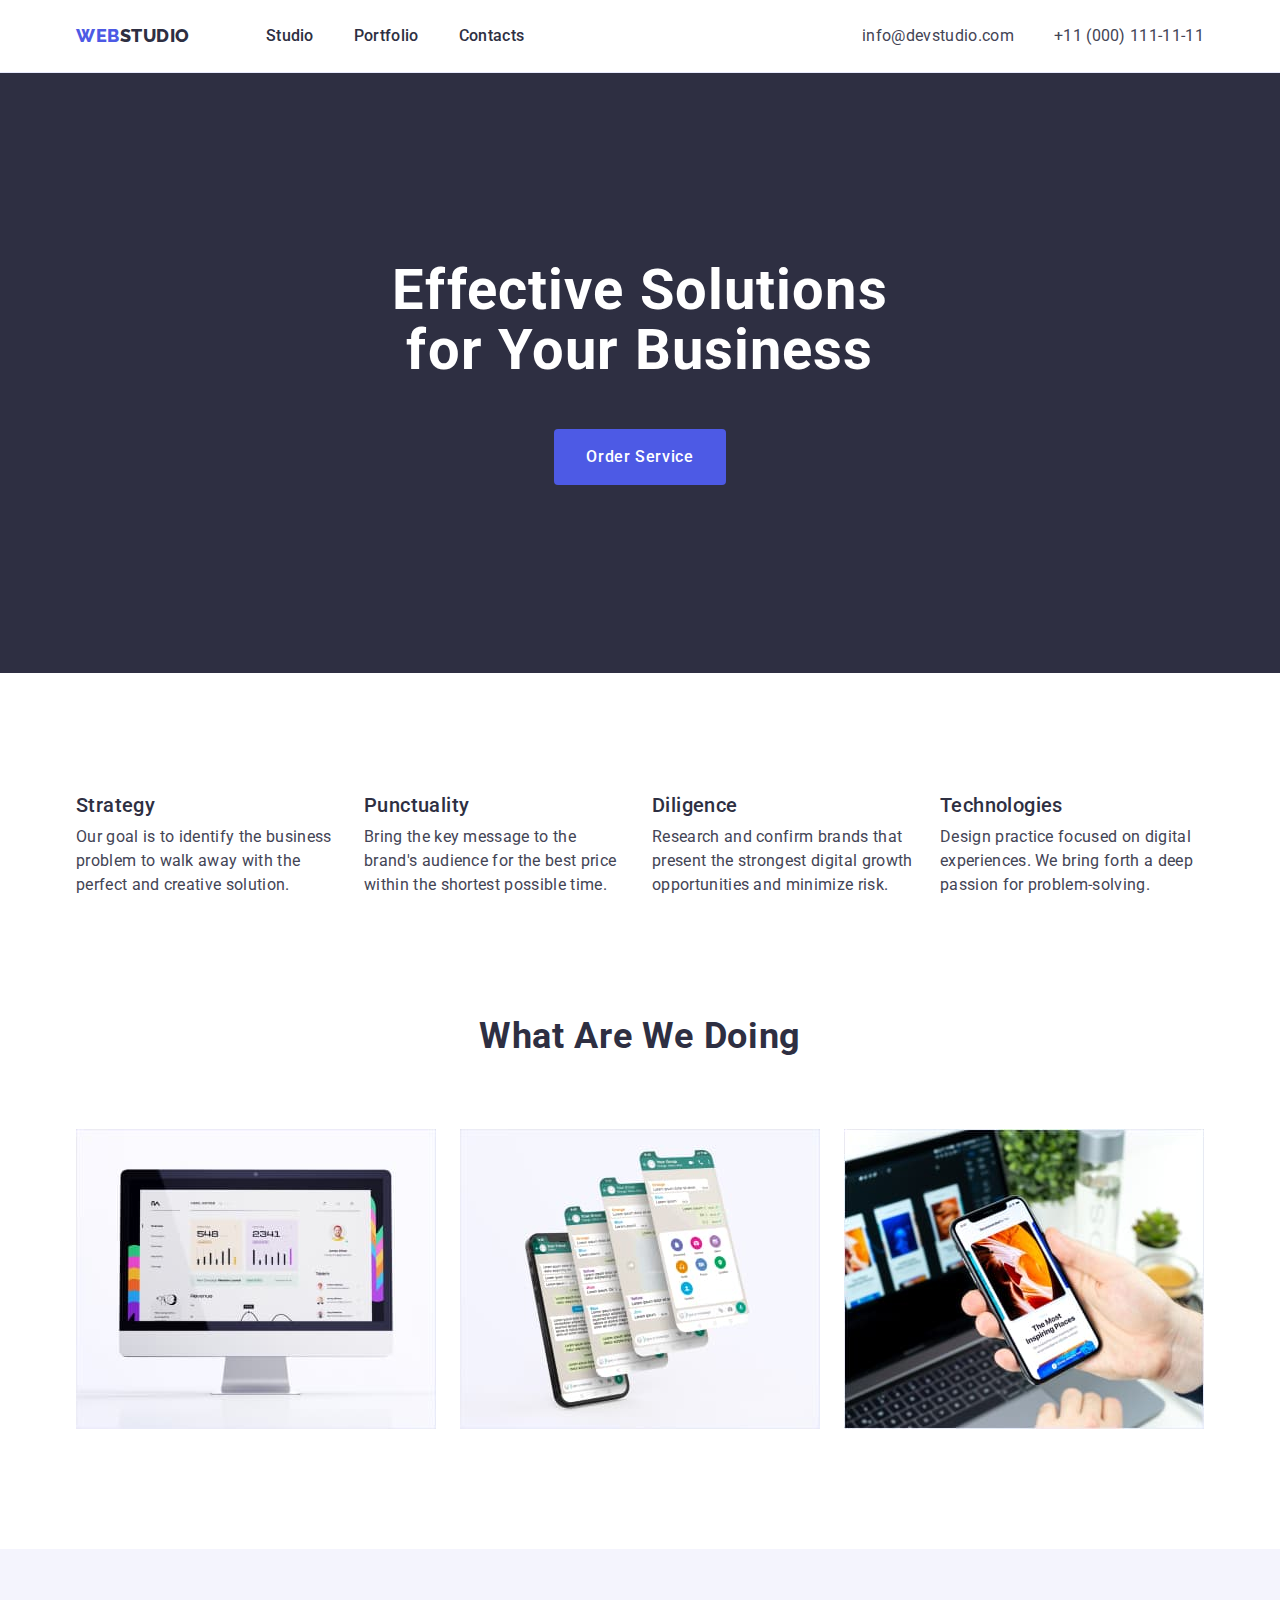
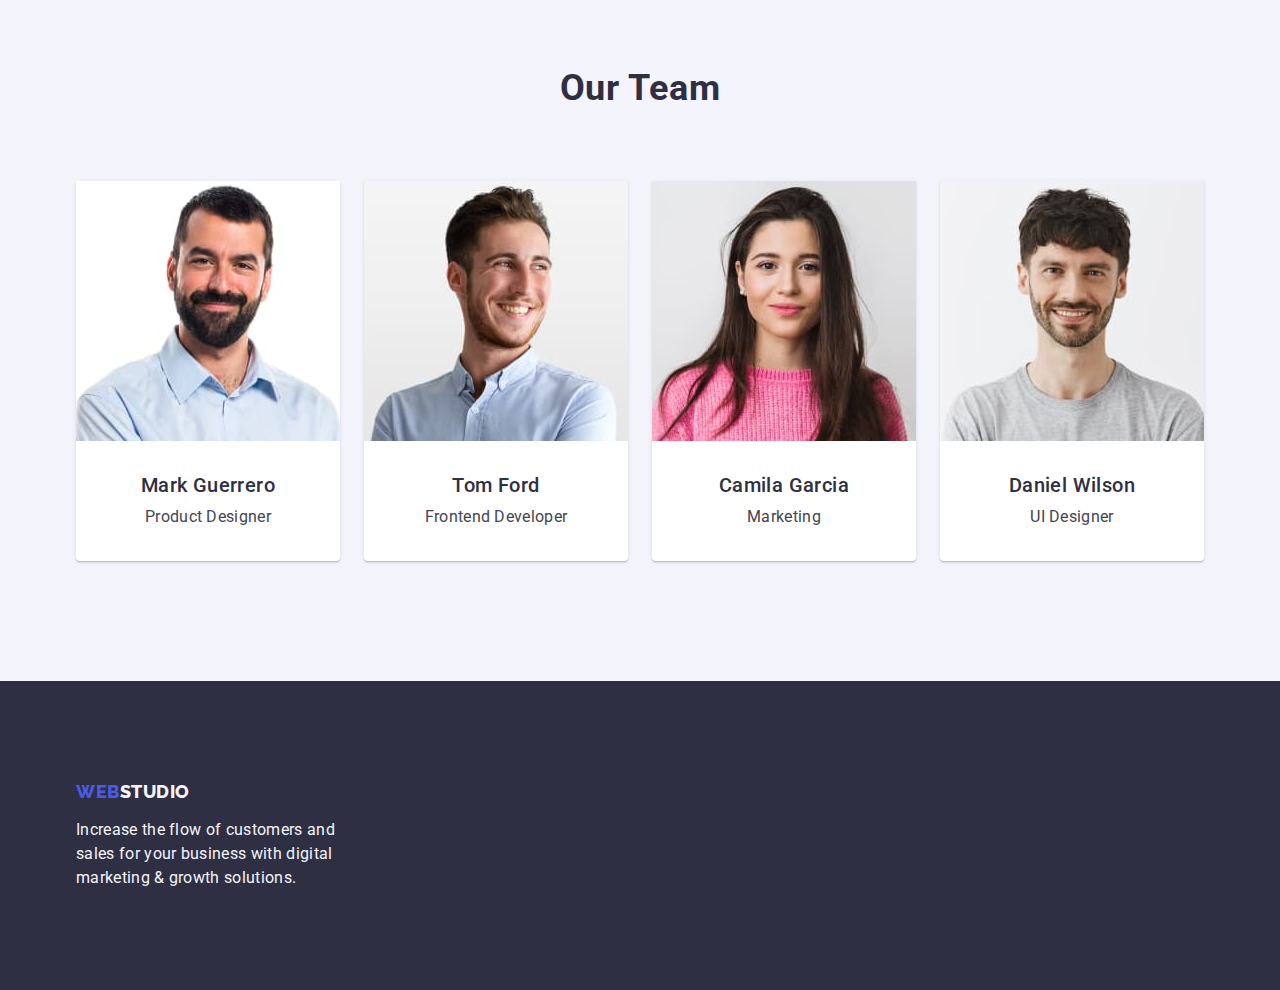
==== index.html @ 8162fd04 "Start" ====
<!DOCTYPE html>
<html lang="en">
<head>
    <meta charset="UTF-8">
    <meta http-equiv="X-UA-Compatible" content="IE=edge">
    <meta name="viewport" content="width=device-width, initial-scale=1.0">
    <link rel="preconnect" href="https://fonts.googleapis.com">
    <link rel="preconnect" href="https://fonts.gstatic.com" crossorigin>
    <link href="https://fonts.googleapis.com/css2?family=Raleway:wght@800&family=Roboto:wght@400;500;700;900&display=swap"
        rel="stylesheet">
    <title>WebStudio</title>
    <link href="https://cdn.jsdelivr.net/npm/modern-normalize@2.0.0/modern-normalize.min.css" rel="stylesheet">
    <link rel="stylesheet" href="./css/styles.css">
</head>

<body>
    <header class="header">
        <div class="container header-container">
            <nav class="header-navigation">
                <a class="logo link" href="./index.html">Web<span class="logo-black">Studio</span></a>
                <ul class="header-menu-nav list">
                    <li class="menu-nav-item">
                        <a class="menu-nav-link link" href="./index.html">Studio</a>
                    </li>
                    <li class="menu-nav-item">
                        <a class="menu-nav-link link" href="./portfolio.html">Portfolio</a>
                    </li>
                    <li class="menu-nav-item">
                        <a class="menu-nav-link link" href="">Contacts</a>
                    </li>
                </ul>
            </nav>
            <address class="contact">
                <ul class="contact-list list">
                    <li class="contact-item">
                        <a class="contact-link link" href="mailto:info@devstudio.com">info@devstudio.com</a>
                    </li>
                    <li class="contact-item">
                        <a class="contact-link link" href="tel:+110001111111">+11 (000) 111-11-11</a>
                    </li>
                </ul>
            </address>
        </div>
    </header>
     
    <main class="main-content">
        <section class="hero">
            <div class="container hero-container">
                <h1 class="hero-title">Effective Solutions for Your Business</h1>
                <button class="hero-btn" type="button">Order Service</button>
            </div>
        </section>

        <section class="description">
            <div class="container description-container">
                <h2 class="visually-hidden">Specialty</h2>
                <ul class="description-list list">
                    <li class="description-list-item">
                        <h3 class="title">Strategy</h3>
                        <p class="about-description">Our goal is to identify the business problem to walk away with the perfect and creative solution.</p>
                    </li>
                    <li class="description-list-item">
                        <h3 class="title">Punctuality</h3>
                        <p class="about-description">Bring the key message to the brand's audience for the best price within the shortest possible time.</p>
                    </li>
                    <li class="description-list-item">
                        <h3 class="title">Diligence</h3>
                        <p class="about-description">Research and confirm brands that present the strongest digital growth opportunities and minimize risk.</p>
                    </li>
                    <li class="description-list-item">
                        <h3 class="title">Technologies</h3>
                        <p class="about-description">Design practice focused on digital experiences. We bring forth a deep passion for problem-solving.</p>
                    </li>
                </ul>
            </div>
        </section>

        <section class="work">
            <div class="container work-container">
                <h2 class="title-section">What are we doing</h2>
                <ul class="work-list list">
                    <li class="work-list-item">
                        <img class="work-item-img" src="./images/our-work/img-1.jpg" alt="Monitor" width="360" height="300"/>
                    </li>
                    <li class="work-list-item">
                        <img class="work-item-img" src="./images/our-work/img-2.jpg" alt="Structuring" width="360" height="300"/>
                    </li>
                    <li class="work-list-item">
                        <img class="work-item-img" src="./images/our-work/img-3.jpg" alt="Positioning" width="360" height="300"/>
                    </li>
                </ul>
            </div>
        </section>

        <section class="our-team">
            <div class="container our-team-container">
                <h2 class="title-section">Our Team</h2>
                <ul class="team-list list">
                    <li class="team-list-item">
                        <img class="team-photo" src="./images/our-team/team-guerrero.jpg" alt="Product Designer" width="264" height="260"/>
                            <div class="team-card-content">
                                <h3 class="title">Mark Guerrero</h3>
                                <p class="team-position">Product Designer</p>
                            </div>
                    </li>
                    <li class="team-list-item">
                        <img class="team-photo" src="./images/our-team/team-ford.jpg" alt="Frontend Developer" width="264" height="260"/>
                            <div class="team-card-content">
                                <h3 class="title">Tom Ford</h3>
                                <p class="team-position">Frontend Developer</p>
                            </div>
                    </li>
                    <li class="team-list-item">
                        <img class="team-photo" src="./images/our-team/team-garcia.jpg" alt="Marketing" width="264" height="260"/>
                            <div class="team-card-content">
                                <h3 class="title">Camila Garcia</h3>
                                <p class="team-position">Marketing</p>
                            </div>
                    </li>
                    <li class="team-list-item">
                        <img class="team-photo" src="./images/our-team/team-wilson.jpg" alt="UI Designer" width="264" height="260"/>
                            <div class="team-card-content">
                                <h3 class="title">Daniel Wilson</h3>
                                <p class="team-position">UI Designer</p>
                            </div>
                    </li>
                </ul>
            </div>
        </section>
    </main>
    
    <footer class="footer">
        <div class="container footer-container">
            <a class="logo link footer-logo-link" href="./index.html">Web<span class="logo-white">Studio</span></a>
            <p class="footer-text">Increase the flow of customers and sales for your business with digital marketing & growth solutions.</p>
        </div>
    </footer>
</body>

</html>
---- css/styles.css ----
:root {
    --main-color: #FFFFFF;
    --font-color: #2E2F42;
    --text-color: #434455;
    --main-bg-color: #FFFFFF;
    --main-darck-bg-color: #2E2F42;
    --logo-btn-color: #4D5AE5;
    --logo-footer-color: #F4F4FD;
    --hero-btn-bg-color: #4D5AE5;
    --accent-color: #404BBF;
    --accent-bg-color: #404BBF;
    --btn-team-bg-color: #F4F4FD;
    --border-color: #E7E9FC;
}

body {
    font-family: 'Roboto', sans-serif;
    font-size: 16px;
    letter-spacing: 0.02em;
    color: var(--text-color);
    background-color: var(--main-bg-color);
}

p, h1, h2, h3, h4, h5, h6 {
    margin-top: 0;
    margin-bottom: 0;
}

ul {
    list-style-type: none;
    margin-top: 0;
    margin-bottom: 0;
    padding-left: 0;
}

img {
    display: block;
}

.visually-hidden {
    position: absolute;
    width: 1px;
    height: 1px;
    margin: -1px;
    border: 0;
    padding: 0;
    white-space: nowrap;
    clip-path: inset(100%);
    clip: rect(0 0 0 0);
    overflow: hidden;
}

.link {
    text-decoration: none;
}

.list {
    list-style-type: none;
}

.container {
    width: 100%;
    max-width: 1158px;
    padding: 0 15px;
    margin: 0 auto;
}

/* header */

.header {
    background-color: var(--main-bg-color);
    border-bottom: 1px solid var(--border-color);
}

.header-container {
    display: flex;
    align-items: center;
}

.header-navigation {
    display: flex;
    align-items: center;
}

.logo {
    font-family: 'Raleway', sans-serif;
    font-weight: 800;
    font-size: 18px;
    line-height: 1.17;
    letter-spacing: 0.03em;
    text-transform: uppercase;
    color: var(--logo-btn-color);
    display: inline-block;
    margin-right: 76px;
}

.logo-black {
    color: var(--font-color);
}

.footer-logo-link {
    margin-bottom: 16px;
}

.logo-white {
    color: var(--logo-footer-color);
}

.header-menu-nav {
    display: flex;
    gap: 40px;
}

.menu-nav-link {
    display: block;
    font-weight: 500;
    line-height: 1.5;
    color: var(--font-color);
    padding: 24px 0;
}

.menu-nav-link:hover,
.menu-nav-link:focus {
    color: var(--accent-color);
}

.contact {
    font-style: normal;
    margin-left: auto;
}

.contact-list {
    display: flex;
    align-items: center;
    gap: 40px;
}

.contact-link {
    line-height: 1.5;
    color: var(--text-color);
}

.contact-link:hover,
.contact-link:focus {
    color: var(--accent-color);
}

/* section main-content */

.hero {
    background-color: var(--main-darck-bg-color);
    padding: 188px 0;
}

.hero-container {
    text-align: center;
}

.hero-title {
    font-weight: 700;
    font-size: 56px;
    line-height: 1.07;
    text-align: center;
    letter-spacing: 0.02em;
    color: var(--main-color);
    max-width: 496px;
    margin: 0 auto;
    margin-bottom: 48px;
}

.hero-btn {
    font-family: inherit;
    font-weight: 500;
    font-size: 16px;
    line-height: 1.5;
    letter-spacing: 0.04em;
    color: var(--main-color);
    background-color: var(--hero-btn-bg-color);
    border-radius: 4px;
    border: none;
    padding: 16px 32px;
    cursor: pointer;
    display: block;
    margin-left: auto;
    margin-right: auto;
    min-width: 169px;
}

.hero-btn:hover,
.hero-btn:focus {
    background-color: var(--accent-bg-color);
}

/* section description */

.description {
    padding: 120px 0;
}

.description-list {
    display: flex;
    gap: 24px;
}

.description-list-item {
    width: calc((100% - 72px) /4);
}

.title-section {
    font-size: 36px;
    line-height: 1.11;
    text-align: center;
    letter-spacing: 0.02em;
    text-transform: capitalize;
    color: var(--font-color);
    margin-bottom: 72px;
}

.title {
    font-weight: 500;
    font-size: 20px;
    line-height: 1.2;
    letter-spacing: 0.02em;
    color: var(--font-color);
    margin-bottom: 8px;
}

.about-description {
    line-height: 1.5;
    color: var(--text-color);
}

/* section work */

.work {
    padding-bottom: 120px;
}

.work-list {
    display: flex;
    justify-content: space-around;
    gap: 24px;
}

.work-list-item {
    width: calc((100% - 48px) / 3);
}

/* .work-item-img {} */


/* section our-team */

.our-team {
    background-color: var(--btn-team-bg-color);
    text-align: center;
    display: flex;
    padding: 120px 0 120px;
}

.team-list {
    display: flex;
    align-items: center;
    gap: 24px;
}

.team-list-item {
    display: flex;
    flex-direction: column;
    align-items: center;
    width: calc((100% - 72px) / 4);
    background-color: var(--main-bg-color);
    border-radius: 0px 0px 4px 4px;
    box-shadow: 0px 2px 1px 0px rgba(46, 47, 66, 0.08), 0px 1px 1px 0px rgba(46, 47, 66, 0.16), 0px 1px 6px 0px rgba(46, 47, 66, 0.08);
}

.team-card-content {
    padding: 32px 16px;
}

.team-position {
    line-height: 1.5;
    text-align: center;
    color: var(--text-color);
}

/* section footer */

.footer {
    background-color: var(--main-darck-bg-color);
    padding: 100px 0;
}

.footer-text {
    line-height: 1.5;
    color: var(--logo-footer-color);
    max-width: 264px;
}

/* section portfolio-content */

.projects {
    padding-top: 96px;
    padding-bottom: 120px;
}

.projects-container {
    display: flex;
    flex-direction: column;
}

.projects-filters-list {
    display: flex;
    justify-content: center;
    gap: 24px;
    margin-bottom: 72px;
}

.filter-btn {
    font-family: inherit;
    font-weight: 500;
    font-size: 16px;
    line-height: 1.5;
    text-align: center;
    letter-spacing: 0.04em;
    color: var(--logo-btn-color);
    border-radius: 4px;
    background-color: var(--btn-team-bg-color);
    border: 1px solid var(--border-color);
    cursor: pointer;
    padding: 12px 24px;
    display: block;
    margin: 0 auto;
}

.filter-btn:hover,
.filter-btn:focus {
    color: var(--main-color);
    background-color: var(--accent-bg-color);
    border: 1px solid transparent;
}

.projects-list {
    display: flex;
    flex-wrap: wrap;
    gap: 24px;
    row-gap: 48px;
}

.projects-item {
    background-color: var(--main-bg-color);
    width: calc((100% - 48px) / 3);
}

.projects-link {
    display: block;
}

.projects-card-content {
    padding: 32px 16px;
    border: 1px solid var(--border-color);
    border-top: 0;
}

.projects-filters {
    line-height: 1.5;
    color: var(--text-color);
}
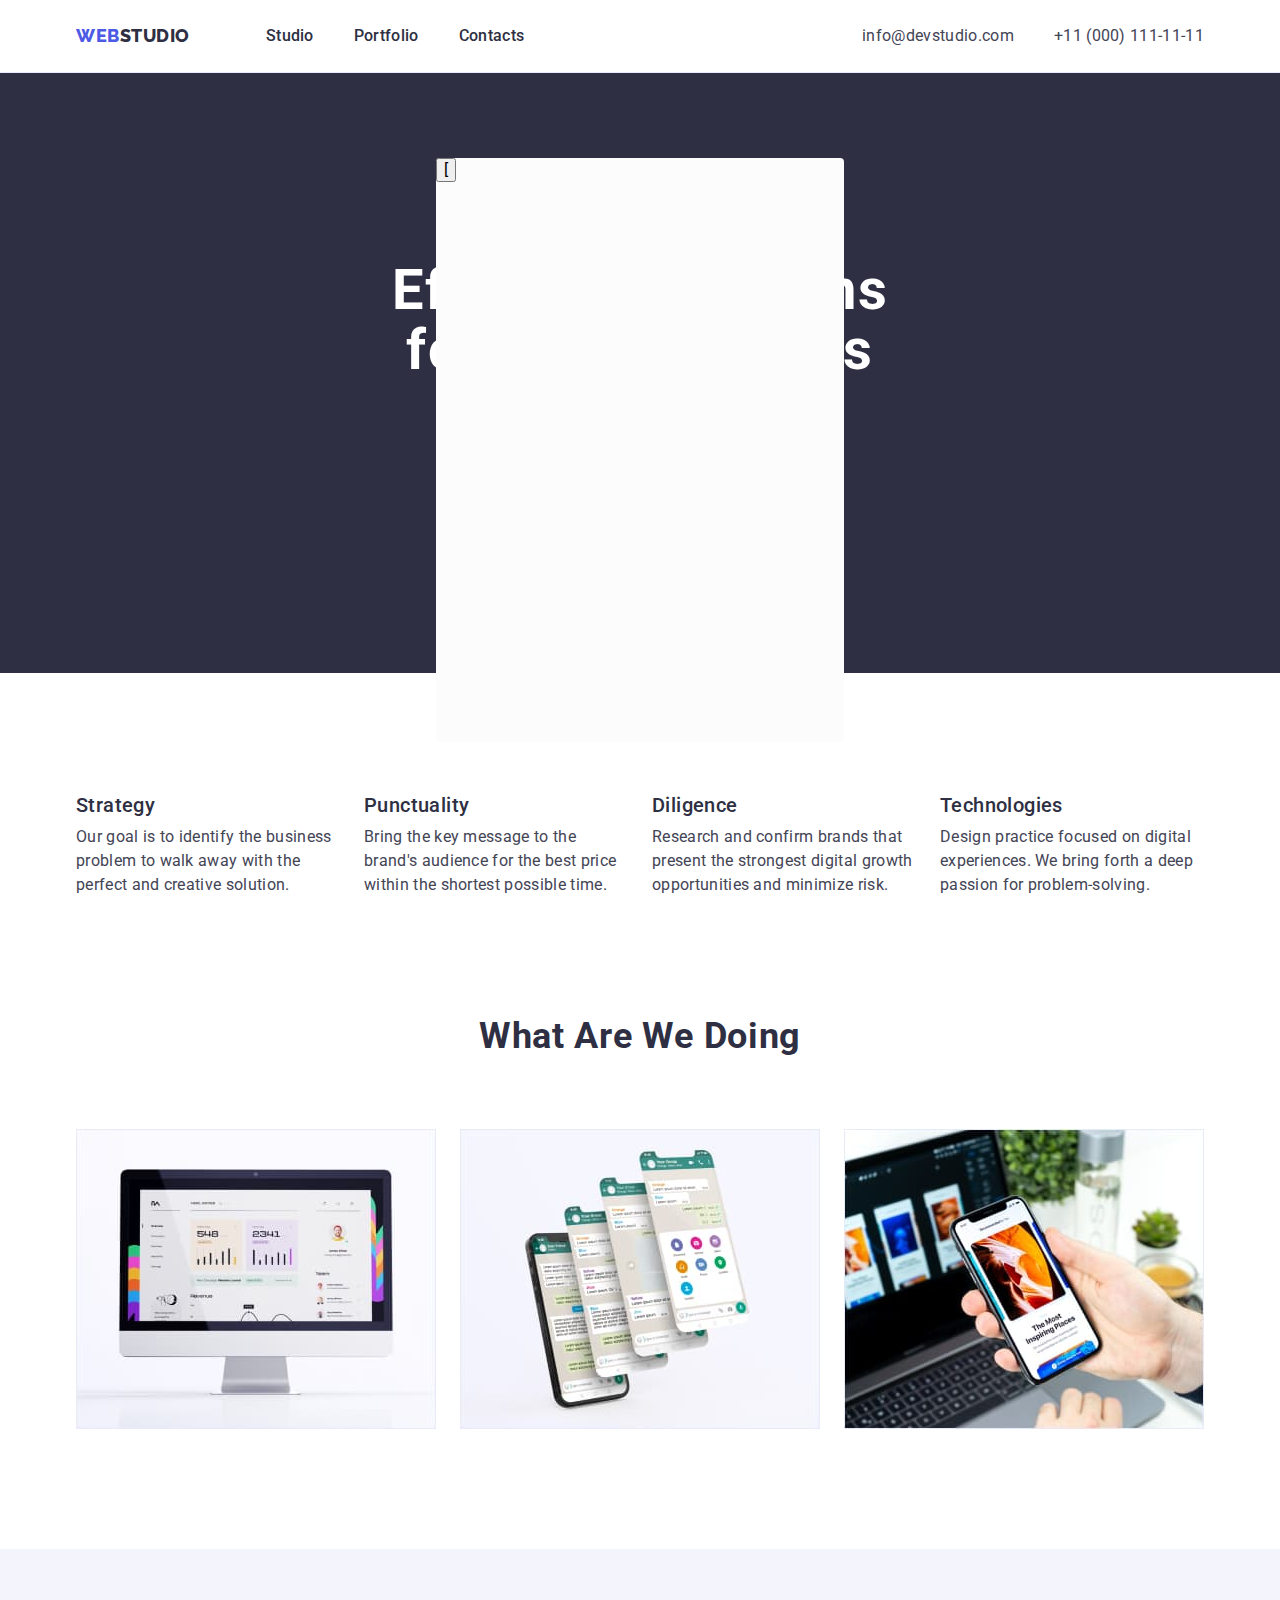
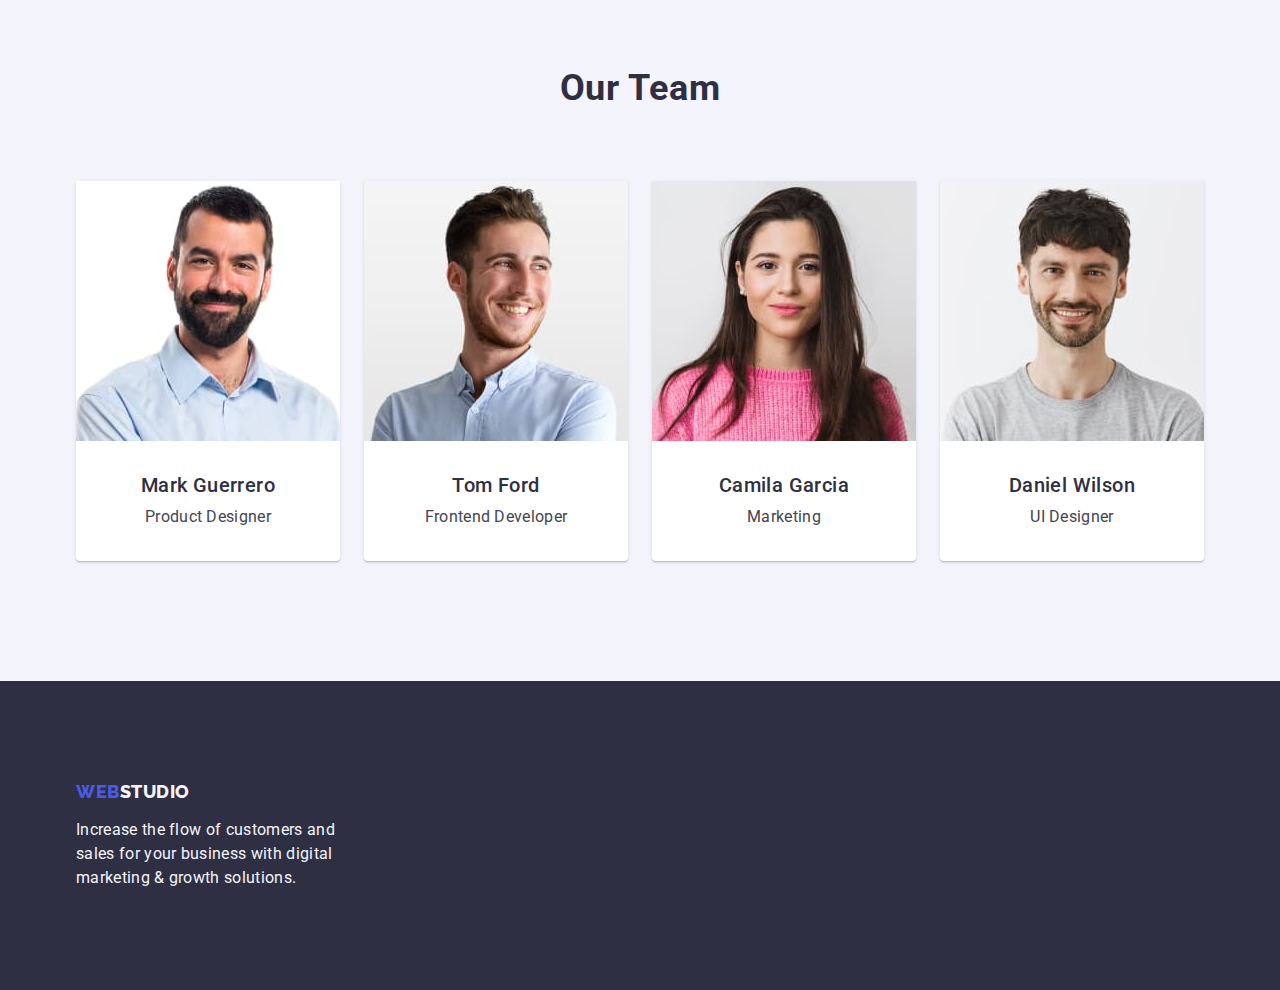
==== commit 8c201127: "app" ====
--- a/index.html
+++ b/index.html
@@ -135,6 +135,12 @@
             <p class="footer-text">Increase the flow of customers and sales for your business with digital marketing & growth solutions.</p>
         </div>
     </footer>
+
+    <div class="backdrop">
+        <div class="modal">
+            <button type="button" class="close-btn">[</button>
+        </div>
+    </div>
 </body>
 
 </html>--- a/css/styles.css
+++ b/css/styles.css
@@ -11,6 +11,7 @@
     --accent-bg-color: #404BBF;
     --btn-team-bg-color: #F4F4FD;
     --border-color: #E7E9FC;
+    --modal-bg: #FCFCFC;
 }
 
 body {
@@ -117,6 +118,7 @@
     line-height: 1.5;
     color: var(--font-color);
     padding: 24px 0;
+    transition: color 250ms cubic-bezier(0.4, 0, 0.2, 1);
 }
 
 .menu-nav-link:hover,
@@ -138,6 +140,7 @@
 .contact-link {
     line-height: 1.5;
     color: var(--text-color);
+    transition: color 250ms cubic-bezier(0.4, 0, 0.2, 1);
 }
 
 .contact-link:hover,
@@ -150,6 +153,12 @@
 .hero {
     background-color: var(--main-darck-bg-color);
     padding: 188px 0;
+    background-image: linear-gradient (rgba(46, 47, 66, 0.7), rgba(46, 47, 66, 0.7) ), url(../images/people-office-1.jpg);
+    background-repeat: no-repeat;
+    background-position: center;
+    background-size: cover;
+    margin: 0 auto;
+    max-width: 1440px;
 }
 
 .hero-container {
@@ -184,6 +193,7 @@
     margin-left: auto;
     margin-right: auto;
     min-width: 169px;
+    transition: color 250ms cubic-bezier(0.4, 0, 0.2, 1);
 }
 
 .hero-btn:hover,
@@ -331,6 +341,7 @@
     padding: 12px 24px;
     display: block;
     margin: 0 auto;
+    transition: color 250ms cubic-bezier(0.4, 0, 0.2, 1);
 }
 
 .filter-btn:hover,
@@ -365,4 +376,32 @@
 .projects-filters {
     line-height: 1.5;
     color: var(--text-color);
+}
+
+.backdrop {
+    position: fixed;
+    top: 0;
+    width: 100%;
+    height: 100%;
+}
+
+.modal {
+    position: absolute;
+    top: 50%;
+    left: 50%;
+    transform: translate(-50%, -50%);
+    width: 408px;
+    min-height: 584px;
+    border-radius: 4px;
+    background-color: var(--modal-bg);
+}
+
+.modal-btn {
+    position: absolute;
+    right: 24px;
+    top: 24 px;
+    background-color: var(--border-color);
+    border-radius: 4px;
+    color: var(--font-color);
+    cursor: pointer;
 }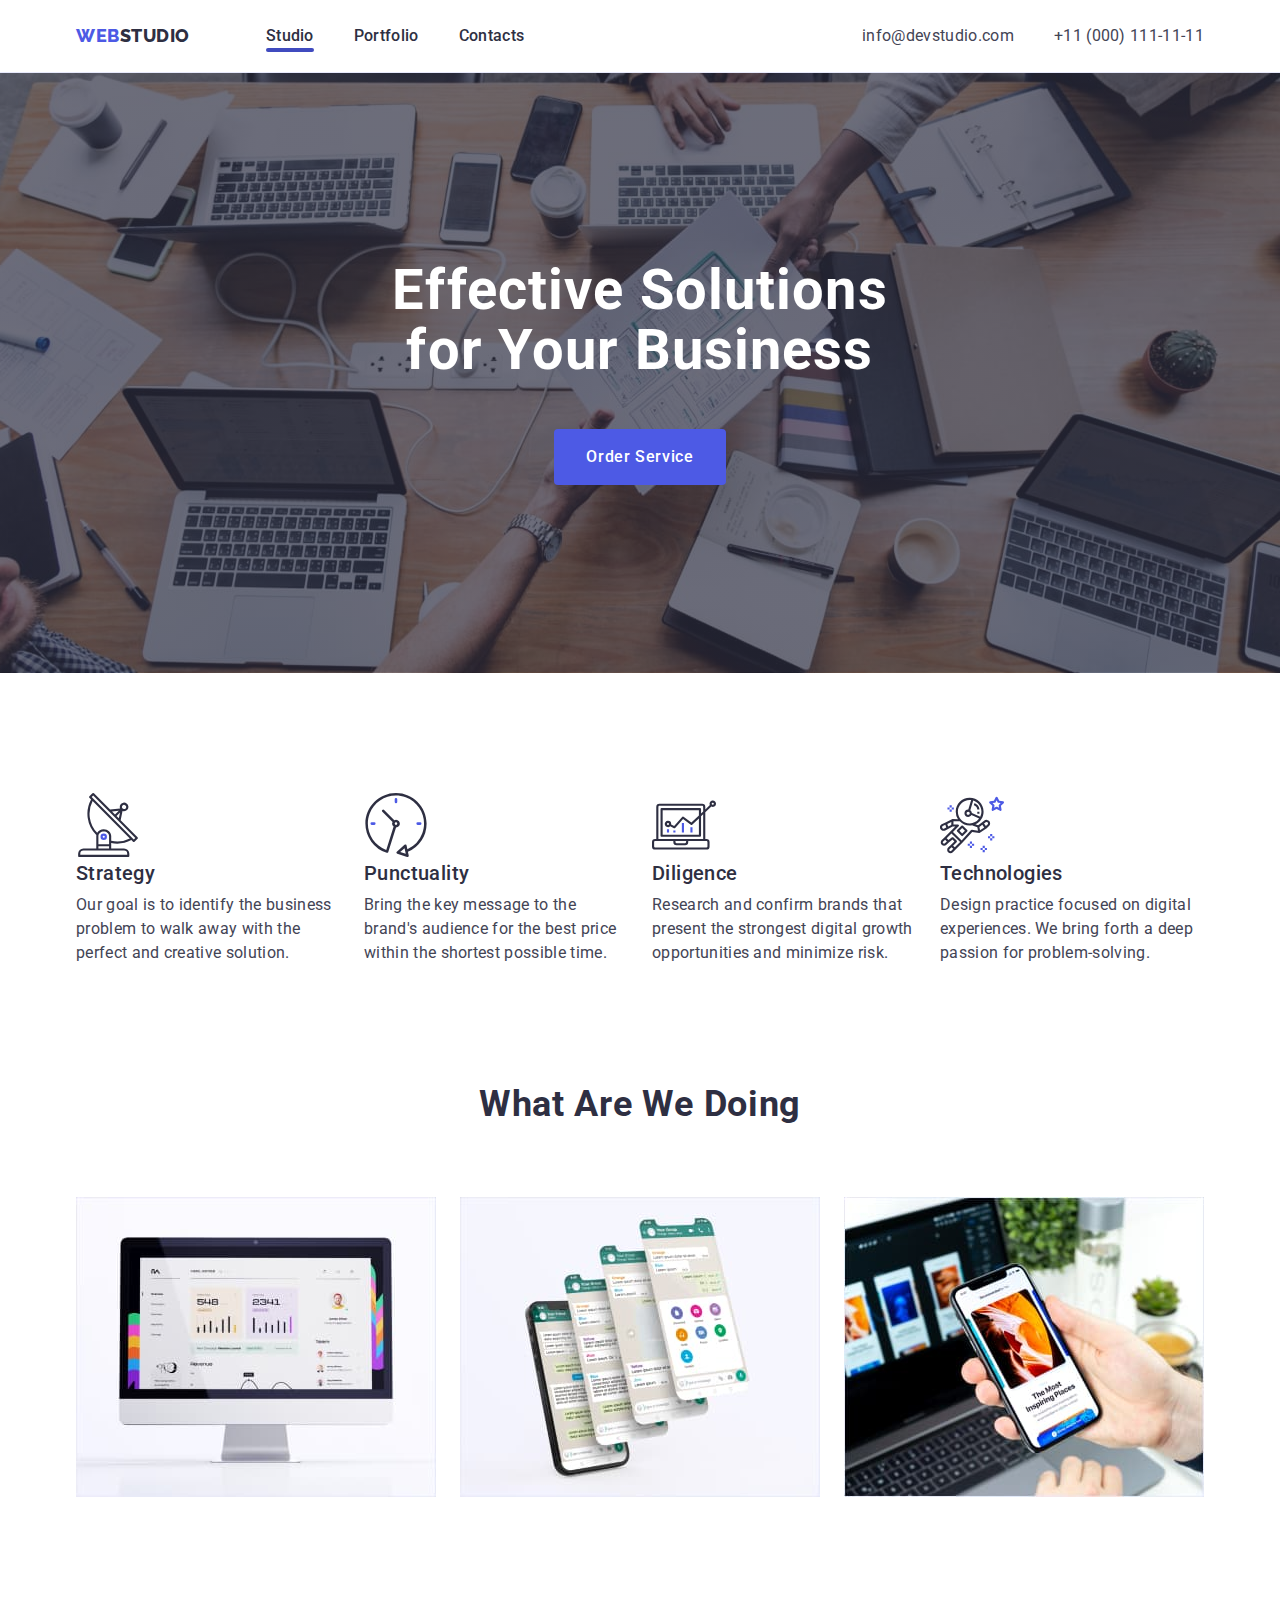
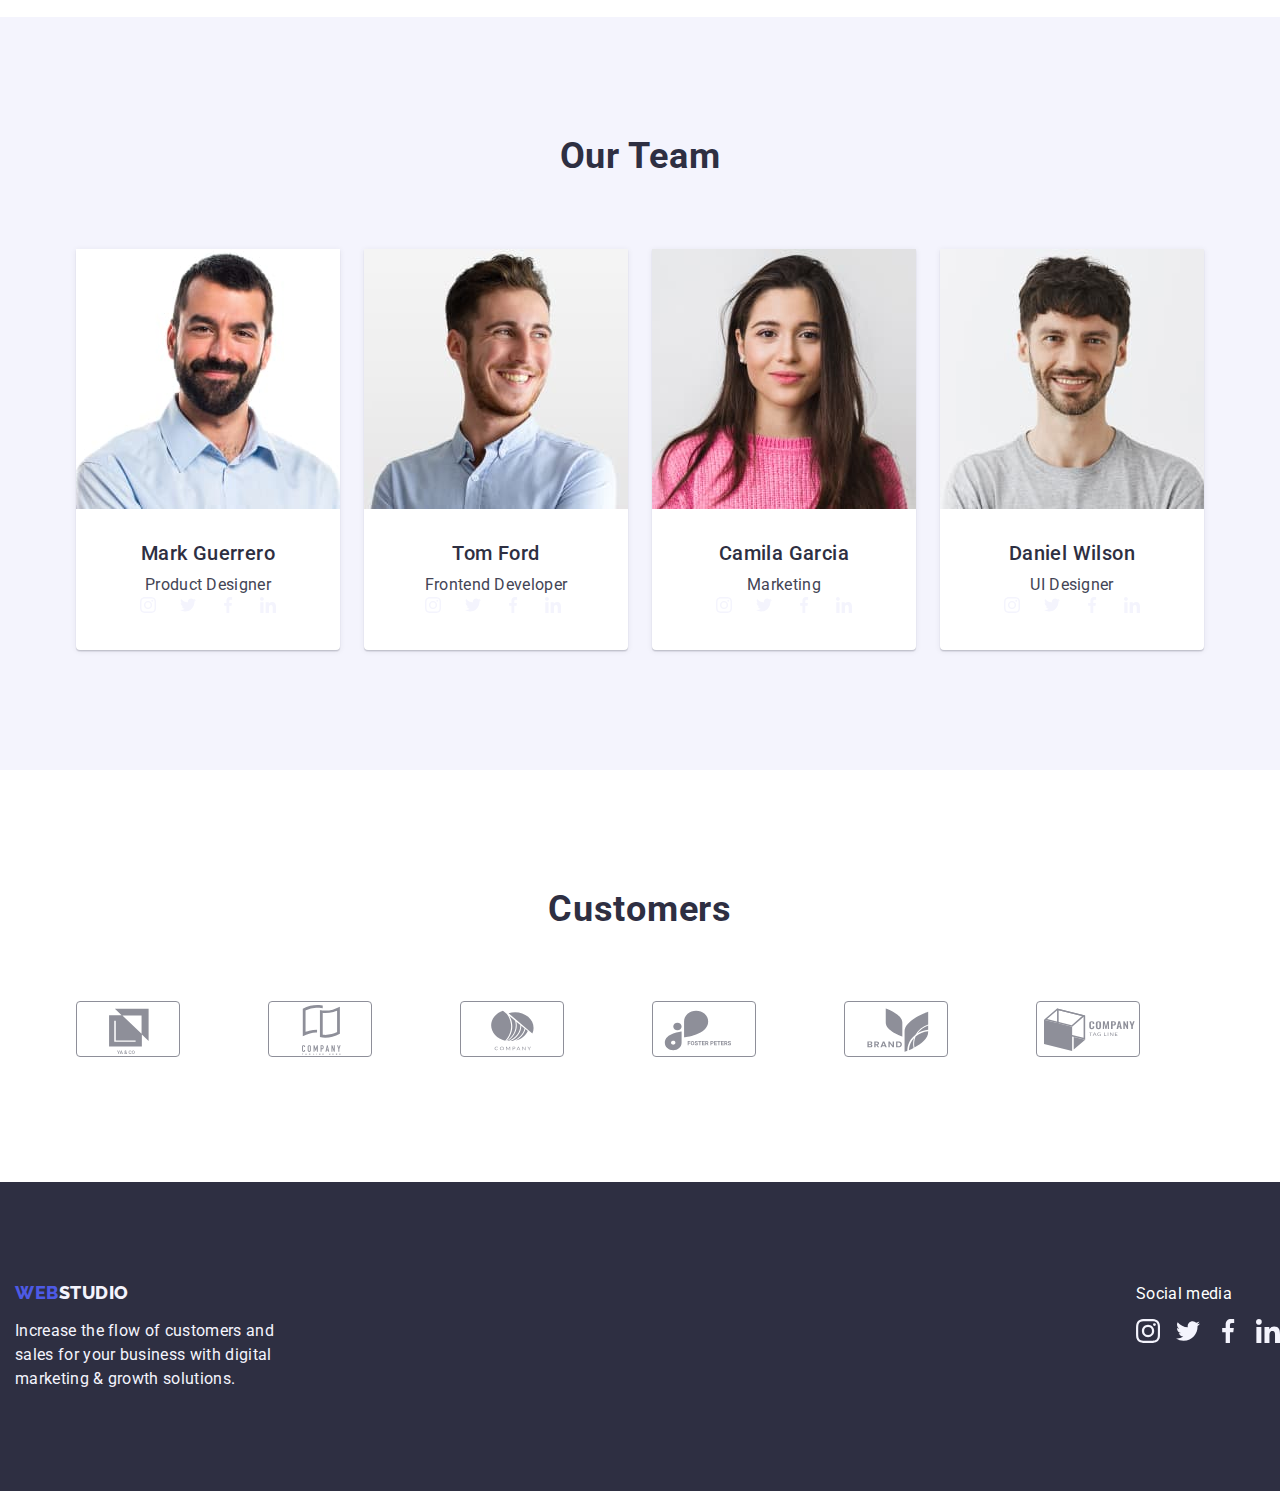
==== commit 1b2a5616: "updated" ====
--- a/index.html
+++ b/index.html
@@ -20,7 +20,7 @@
                 <a class="logo link" href="./index.html">Web<span class="logo-black">Studio</span></a>
                 <ul class="header-menu-nav list">
                     <li class="menu-nav-item">
-                        <a class="menu-nav-link link" href="./index.html">Studio</a>
+                        <a class="menu-nav-link link current" href="./index.html">Studio</a>
                     </li>
                     <li class="menu-nav-item">
                         <a class="menu-nav-link link" href="./portfolio.html">Portfolio</a>
@@ -47,7 +47,7 @@
         <section class="hero">
             <div class="container hero-container">
                 <h1 class="hero-title">Effective Solutions for Your Business</h1>
-                <button class="hero-btn" type="button">Order Service</button>
+                <button class="hero-btn" type="button" data-modal-open>Order Service</button>
             </div>
         </section>
 
@@ -56,18 +56,38 @@
                 <h2 class="visually-hidden">Specialty</h2>
                 <ul class="description-list list">
                     <li class="description-list-item">
+                        <a class="description-list-link link" href="" aria-label="icon-antenna" target="_blank" rel="noopener noreferrer">
+                            <svg class="description-item-icon" width="64" height="64">
+                                <use href="./images/icons.svg#icon-antenna"></use>
+                            </svg>
+                        </a>
                         <h3 class="title">Strategy</h3>
                         <p class="about-description">Our goal is to identify the business problem to walk away with the perfect and creative solution.</p>
                     </li>
                     <li class="description-list-item">
+                        <a class="description-list-link link" href="" aria-label="icon-clock" target="_blank" rel="noopener noreferrer">
+                            <svg class="description-item-icon" width="64" height="64">
+                                <use href="./images/icons.svg#icon-clock"></use>
+                            </svg>
+                        </a>
                         <h3 class="title">Punctuality</h3>
                         <p class="about-description">Bring the key message to the brand's audience for the best price within the shortest possible time.</p>
                     </li>
                     <li class="description-list-item">
+                        <a class="description-list-link link" href="" aria-label="icon-diagram" target="_blank" rel="noopener noreferrer">
+                            <svg class="description-item-icon" width="64" height="64">
+                                <use href="./images/icons.svg#icon-diagram"></use>
+                            </svg>
+                        </a>
                         <h3 class="title">Diligence</h3>
                         <p class="about-description">Research and confirm brands that present the strongest digital growth opportunities and minimize risk.</p>
                     </li>
                     <li class="description-list-item">
+                        <a class="description-list-link link" href="" aria-label="icon-astronaut" target="_blank" rel="noopener noreferrer">
+                            <svg class="description-item-icon" width="64" height="64">
+                                <use href="./images/icons.svg#icon-astronaut"></use>
+                            </svg>
+                        </a>
                         <h3 class="title">Technologies</h3>
                         <p class="about-description">Design practice focused on digital experiences. We bring forth a deep passion for problem-solving.</p>
                     </li>
@@ -101,6 +121,36 @@
                             <div class="team-card-content">
                                 <h3 class="title">Mark Guerrero</h3>
                                 <p class="team-position">Product Designer</p>
+                                <ul class="social-list list">
+                                    <li class="social-items">
+                                        <a class="team-social link"  href="">
+                                            <svg class="team-social-icon" alt="icon-instagram" width="16" height="16">
+                                                <use href="./images/icons.svg#icon-instagram"></use>
+                                            </svg>
+                                        </a>
+                                    </li>
+                                    <li class="social-items">
+                                        <a class="team-social link"  href="">
+                                            <svg class="team-social-icon" alt="icon-twitter" width="16" height="16">
+                                                <use href="./images/icons.svg#icon-twitter"></use>
+                                            </svg>
+                                        </a>
+                                    </li>
+                                    <li class="social-items">
+                                        <a class="team-social link"  href="">
+                                            <svg class="team-social-icon" alt="icon-facebook" width="16" height="16">
+                                                <use href="./images/icons.svg#icon-facebook"></use>
+                                            </svg>
+                                        </a>
+                                    </li>
+                                    <li class="social-items">
+                                        <a class="team-social link"  href="">
+                                            <svg class="team-social-icon" alt="icon-linkedin" width="16" height="16">
+                                                <use href="./images/icons.svg#icon-linkedin"></use>
+                                            </svg>
+                                        </a>
+                                    </li>
+                                </ul>
                             </div>
                     </li>
                     <li class="team-list-item">
@@ -108,6 +158,36 @@
                             <div class="team-card-content">
                                 <h3 class="title">Tom Ford</h3>
                                 <p class="team-position">Frontend Developer</p>
+                                <ul class="social-list list">
+                                    <li class="social-items">
+                                        <a class="team-social link" href="">
+                                            <svg class="team-social-icon" alt="icon-instagram" width="16" height="16">
+                                                <use href="./images/icons.svg#icon-instagram"></use>
+                                            </svg>
+                                        </a>
+                                    </li>
+                                    <li class="social-items">
+                                        <a class="team-social link" href="">
+                                            <svg class="team-social-icon" alt="icon-twitter" width="16" height="16">
+                                                <use href="./images/icons.svg#icon-twitter"></use>
+                                            </svg>
+                                        </a>
+                                    </li>
+                                    <li class="social-items">
+                                        <a class="team-social link" href="">
+                                            <svg class="team-social-icon" alt="icon-facebook" width="16" height="16">
+                                                <use href="./images/icons.svg#icon-facebook"></use>
+                                            </svg>
+                                        </a>
+                                    </li>
+                                    <li class="social-items">
+                                        <a class="team-social link" href="">
+                                            <svg class="team-social-icon" alt="icon-linkedin" width="16" height="16">
+                                                <use href="./images/icons.svg#icon-linkedin"></use>
+                                            </svg>
+                                        </a>
+                                    </li>
+                                </ul>
                             </div>
                     </li>
                     <li class="team-list-item">
@@ -115,6 +195,36 @@
                             <div class="team-card-content">
                                 <h3 class="title">Camila Garcia</h3>
                                 <p class="team-position">Marketing</p>
+                                <ul class="social-list list">
+                                    <li class="social-items">
+                                        <a class="team-social link" href="">
+                                            <svg class="team-social-icon" alt="icon-instagram" width="16" height="16">
+                                                <use href="./images/icons.svg#icon-instagram"></use>
+                                            </svg>
+                                        </a>
+                                    </li>
+                                    <li class="social-items">
+                                        <a class="team-social link" href="">
+                                            <svg class="team-social-icon" alt="icon-twitter" width="16" height="16">
+                                                <use href="./images/icons.svg#icon-twitter"></use>
+                                            </svg>
+                                        </a>
+                                    </li>
+                                    <li class="social-items">
+                                        <a class="team-social link" href="">
+                                            <svg class="team-social-icon" alt="icon-facebook" width="16" height="16">
+                                                <use href="./images/icons.svg#icon-facebook"></use>
+                                            </svg>
+                                        </a>
+                                    </li>
+                                    <li class="social-items">
+                                        <a class="team-social link" href="">
+                                            <svg class="team-social-icon" alt="icon-linkedin" width="16" height="16">
+                                                <use href="./images/icons.svg#icon-linkedin"></use>
+                                            </svg>
+                                        </a>
+                                    </li>
+                                </ul>
                             </div>
                     </li>
                     <li class="team-list-item">
@@ -122,7 +232,87 @@
                             <div class="team-card-content">
                                 <h3 class="title">Daniel Wilson</h3>
                                 <p class="team-position">UI Designer</p>
+                                <ul class="social-list list">
+                                    <li class="social-items">
+                                        <a class="team-social link" href="">
+                                            <svg class="team-social-icon" alt="icon-instagram" width="16" height="16">
+                                                <use href="./images/icons.svg#icon-instagram"></use>
+                                            </svg>
+                                        </a>
+                                    </li>
+                                    <li class="social-items">
+                                        <a class="team-social link" href="">
+                                            <svg class="team-social-icon" alt="icon-twitter" width="16" height="16">
+                                                <use href="./images/icons.svg#icon-twitter"></use>
+                                            </svg>
+                                        </a>
+                                    </li>
+                                    <li class="social-items">
+                                        <a class="team-social link" href="">
+                                            <svg class="team-social-icon" alt="icon-facebook" width="16" height="16">
+                                                <use href="./images/icons.svg#icon-facebook"></use>
+                                            </svg>
+                                        </a>
+                                    </li>
+                                    <li class="social-items">
+                                        <a class="team-social link" href="">
+                                            <svg class="team-social-icon" alt="icon-linkedin" width="16" height="16">
+                                                <use href="./images/icons.svg#icon-linkedin"></use>
+                                            </svg>
+                                        </a>
+                                    </li>
+                                </ul>
                             </div>
+                    </li>
+                </ul>
+            </div>
+        </section>
+
+        <section class="clients">
+            <div class="container clients-container">
+                <h2 class="title-section">Customers</h2>
+                <ul class="clients-list list">
+                    <li class="clients-items">
+                        <a class="clients-link link" href="">
+                            <svg class="clients-icon" alt="icon-logo-client-1" width="104" height="56">
+                                <use href="./images/icons.svg#icon-logo-client-1"></use>
+                            </svg>
+                        </a>
+                    </li>
+                    <li class="clients-items">
+                        <a class="clients-link link" href="">
+                            <svg class="clients-icon" alt="icon-logo-client-2" width="104" height="56">
+                                <use href="./images/icons.svg#icon-logo-client-2"></use>
+                            </svg>
+                        </a>
+                    </li>
+                    <li class="clients-items">
+                        <a class="clients-link link" href="">
+                            <svg class="clients-icon" alt="icon-logo-client-3" width="104" height="56">
+                                <use href="./images/icons.svg#icon-logo-client-3"></use>
+                            </svg>
+                        </a>
+                    </li>
+                    <li class="clients-items">
+                        <a class="clients-link link" href="">
+                            <svg class="clients-icon" alt="icon-logo-client-4" width="104" height="56">
+                                <use href="./images/icons.svg#icon-logo-client-4"></use>
+                            </svg>
+                        </a>
+                    </li>
+                    <li class="clients-items">
+                        <a class="clients-link link" href="">
+                            <svg class="clients-icon" alt="icon-logo-client-5" width="104" height="56">
+                                <use href="./images/icons.svg#icon-logo-client-5"></use>
+                            </svg>
+                        </a>
+                    </li>
+                    <li class="clients-items">
+                        <a class="clients-link link" href="">
+                            <svg class="clients-icon" alt="icon-logo-client-6" width="104" height="56">
+                                <use href="./images/icons.svg#icon-logo-client-6"></use>
+                            </svg>
+                        </a>
                     </li>
                 </ul>
             </div>
@@ -134,13 +324,51 @@
             <a class="logo link footer-logo-link" href="./index.html">Web<span class="logo-white">Studio</span></a>
             <p class="footer-text">Increase the flow of customers and sales for your business with digital marketing & growth solutions.</p>
         </div>
+        <div class="footer-list">
+            <p class="footer-social-description">Social media</p>
+            <ul class="footer-social-list list">
+                <li class="footer-social-items">
+                    <a class="footer-social-link link" href="">
+                        <svg class="footer-social-icon" alt="icon-instagram" width="24" height="24">
+                            <use href="./images/icons.svg#icon-instagram"></use>
+                        </svg>
+                    </a>
+                </li>
+                <li class="footer-social-items">
+                    <a class="footer-social-link link" href="">
+                        <svg class="footer-social-icon" alt="icon-twitter" width="24" height="24">
+                            <use href="./images/icons.svg#icon-twitter"></use>
+                        </svg>
+                    </a>
+                </li>
+                <li class="footer-social-items">
+                    <a class="footer-social-link link" href="">
+                        <svg class="footer-social-icon" alt="icon-facebook" width="24" height="24">
+                            <use href="./images/icons.svg#icon-facebook"></use>
+                        </svg>
+                    </a>
+                </li>
+                <li class="footer-social-items">
+                    <a class="footer-social-link link" href="">
+                        <svg class="footer-social-icon" alt="icon-linkedin" width="24" height="24">
+                            <use href="./images/icons.svg#icon-linkedin"></use>
+                        </svg>
+                    </a>
+                </li>
+            </ul>
+        </div>
     </footer>
 
-    <div class="backdrop">
+    <div class="backdrop is-hidden" data-modal>
         <div class="modal">
-            <button type="button" class="close-btn">[</button>
+            <button class="close-btn" type="button" data-modal-close>
+                <svg class="close-btn-icon" alt="icon-close-btn-icon" width="8" height="8">
+                    <use href="./images/icons.svg#icon-close-btn-icon"></use>
+                </svg>
+            </button>
         </div>
     </div>
+    <script src="./js/modal.js"></script>
 </body>
 
 </html>--- a/css/styles.css
+++ b/css/styles.css
@@ -11,7 +11,9 @@
     --accent-bg-color: #404BBF;
     --btn-team-bg-color: #F4F4FD;
     --border-color: #E7E9FC;
+    --client-icon: #8E8F99;
     --modal-bg: #FCFCFC;
+    --transition
 }
 
 body {
@@ -66,7 +68,7 @@
     margin: 0 auto;
 }
 
-/* header */
+/*! header */
 
 .header {
     background-color: var(--main-bg-color);
@@ -99,10 +101,6 @@
     color: var(--font-color);
 }
 
-.footer-logo-link {
-    margin-bottom: 16px;
-}
-
 .logo-white {
     color: var(--logo-footer-color);
 }
@@ -111,6 +109,8 @@
     display: flex;
     gap: 40px;
 }
+
+/* .menu-nav-item {} */
 
 .menu-nav-link {
     display: block;
@@ -126,6 +126,23 @@
     color: var(--accent-color);
 }
 
+.current {
+    position: relative;
+}
+
+.current::after {
+    content: '';
+    position: absolute;
+    left: 0;
+    bottom: 20px;
+    width: 100%;
+    height: 4px;
+    border-radius: 2px;
+    background-color: var(--accent-color);
+}
+
+/*! address */
+
 .contact {
     font-style: normal;
     margin-left: auto;
@@ -137,6 +154,8 @@
     gap: 40px;
 }
 
+/* .contact-item {} */
+
 .contact-link {
     line-height: 1.5;
     color: var(--text-color);
@@ -148,17 +167,20 @@
     color: var(--accent-color);
 }
 
-/* section main-content */
+/*? main-content */
+
+/*! section hero */
 
 .hero {
     background-color: var(--main-darck-bg-color);
     padding: 188px 0;
-    background-image: linear-gradient (rgba(46, 47, 66, 0.7), rgba(46, 47, 66, 0.7) ), url(../images/people-office-1.jpg);
+    background-image: linear-gradient(rgba(46, 47, 66, 0.7),
+        rgba(46, 47, 66, 0.7)), url(../images/people-office-1.jpg);
     background-repeat: no-repeat;
     background-position: center;
     background-size: cover;
+    max-width: 1440px;
     margin: 0 auto;
-    max-width: 1440px;
 }
 
 .hero-container {
@@ -201,12 +223,14 @@
     background-color: var(--accent-bg-color);
 }
 
-/* section description */
+/*! section description */
 
 .description {
     padding: 120px 0;
 }
 
+/* .description-container {} */
+
 .description-list {
     display: flex;
     gap: 24px;
@@ -215,6 +239,10 @@
 .description-list-item {
     width: calc((100% - 72px) /4);
 }
+
+/* .description-list-link {} */
+
+/* .description-item-icon {} */
 
 .title-section {
     font-size: 36px;
@@ -240,12 +268,14 @@
     color: var(--text-color);
 }
 
-/* section work */
+/*! section work */
 
 .work {
     padding-bottom: 120px;
 }
 
+/* .work-container {} */
+
 .work-list {
     display: flex;
     justify-content: space-around;
@@ -259,7 +289,7 @@
 /* .work-item-img {} */
 
 
-/* section our-team */
+/*! section our-team */
 
 .our-team {
     background-color: var(--btn-team-bg-color);
@@ -267,6 +297,8 @@
     display: flex;
     padding: 120px 0 120px;
 }
+
+/* .our-team-container {} */
 
 .team-list {
     display: flex;
@@ -284,6 +316,8 @@
     box-shadow: 0px 2px 1px 0px rgba(46, 47, 66, 0.08), 0px 1px 1px 0px rgba(46, 47, 66, 0.16), 0px 1px 6px 0px rgba(46, 47, 66, 0.08);
 }
 
+/* .team-photo {} */
+
 .team-card-content {
     padding: 32px 16px;
 }
@@ -294,20 +328,106 @@
     color: var(--text-color);
 }
 
-/* section footer */
+.social-list {
+    display: flex;
+    gap: 24px;
+}
+
+/* .social-items {} */
+/* .team-social {} */
+
+.team-social-icon {
+    fill: var(--btn-team-bg-color);
+    transition: color 250ms cubic-bezier(0.4, 0, 0.2, 1);
+}
+
+.team-social:hover .team-social-icon,
+.team-social:focus .team-social-icon {}
+
+
+/*! section clients */
+
+.clients {
+    padding-top: 120px;
+    padding-bottom: 120px;
+}
+
+/* .clients-container {} */
+
+.clients-list {
+    display: flex;
+    justify-content: space-around;
+    gap: 24px;
+}
+
+.clients-items {
+    min-width: calc((100% - 24px * 5) / 6);
+}
+
+/* .clients-link {} */
+
+.clients-icon {
+    fill: var(--client-icon);
+    border: 1px solid var(--client-icon);
+    border-radius: 4px;
+    transition: color 250ms cubic-bezier(0.4, 0, 0.2, 1);
+}
+
+.clients-link:hover .clients-icon,
+.clients-link:focus .clients-icon {
+    fill: var(--accent-color);
+    border: 1px solid var(--accent-color);
+}
+
+/*! section footer */
 
 .footer {
+    display: flex;
+    align-items: baseline;
     background-color: var(--main-darck-bg-color);
     padding: 100px 0;
 }
 
+/* .footer-container {} */
+
+.footer-logo-link {
+    margin-bottom: 16px;
+}
+
 .footer-text {
     line-height: 1.5;
     color: var(--logo-footer-color);
     max-width: 264px;
 }
 
-/* section portfolio-content */
+.footer-list {
+    margin-left: 120px;
+}
+
+.footer-social-description {
+    color: var(--main-color);
+    letter-spacing: 0.32px;
+    margin-bottom: 16px;
+}
+
+.footer-social-list {
+    display: flex;
+    justify-content: space-between;
+    gap: 16px;
+}
+
+.footer-social-items {}
+
+.footer-social-link {}
+
+.footer-social-icon {
+    fill: var(--logo-footer-color);
+
+}
+
+
+
+/*! section portfolio-content */
 
 .projects {
     padding-top: 96px;
@@ -378,30 +498,49 @@
     color: var(--text-color);
 }
 
+/*! section backdrop */
+
 .backdrop {
     position: fixed;
     top: 0;
     width: 100%;
     height: 100%;
+    background-color: rgba(46, 47, 66, 0.40);
+    transition: opacity var(--transition), visibility var(--transition);
+}
+
+.is-hidden {
+    visibility: hidden;
+    opacity: 0;
+    pointer-events: none;
 }
 
 .modal {
     position: absolute;
     top: 50%;
     left: 50%;
-    transform: translate(-50%, -50%);
+    transform: translate(-50%, -50%) scale(1);
+    transition: transform var(--transition);
     width: 408px;
     min-height: 584px;
     border-radius: 4px;
     background-color: var(--modal-bg);
-}
-
-.modal-btn {
+    box-shadow: 0px 2px 1px 0px rgba(0, 0, 0, 0.20), 0px 1px 3px 0px rgba(0, 0, 0, 0.12), 0px 1px 1px 0px rgba(0, 0, 0, 0.14);
+}
+
+.backdrop.is-hidden .modal {
+    transform: translate(-50%, -50%) scale(0);
+}
+
+.close-btn {
     position: absolute;
     right: 24px;
-    top: 24 px;
+    top: 24px;
+    width: 24px;
+    height: 24px;
     background-color: var(--border-color);
-    border-radius: 4px;
     color: var(--font-color);
+    border: 1px solid rgba(0, 0, 0, 0.10);
+    border-radius: 24px;
     cursor: pointer;
 }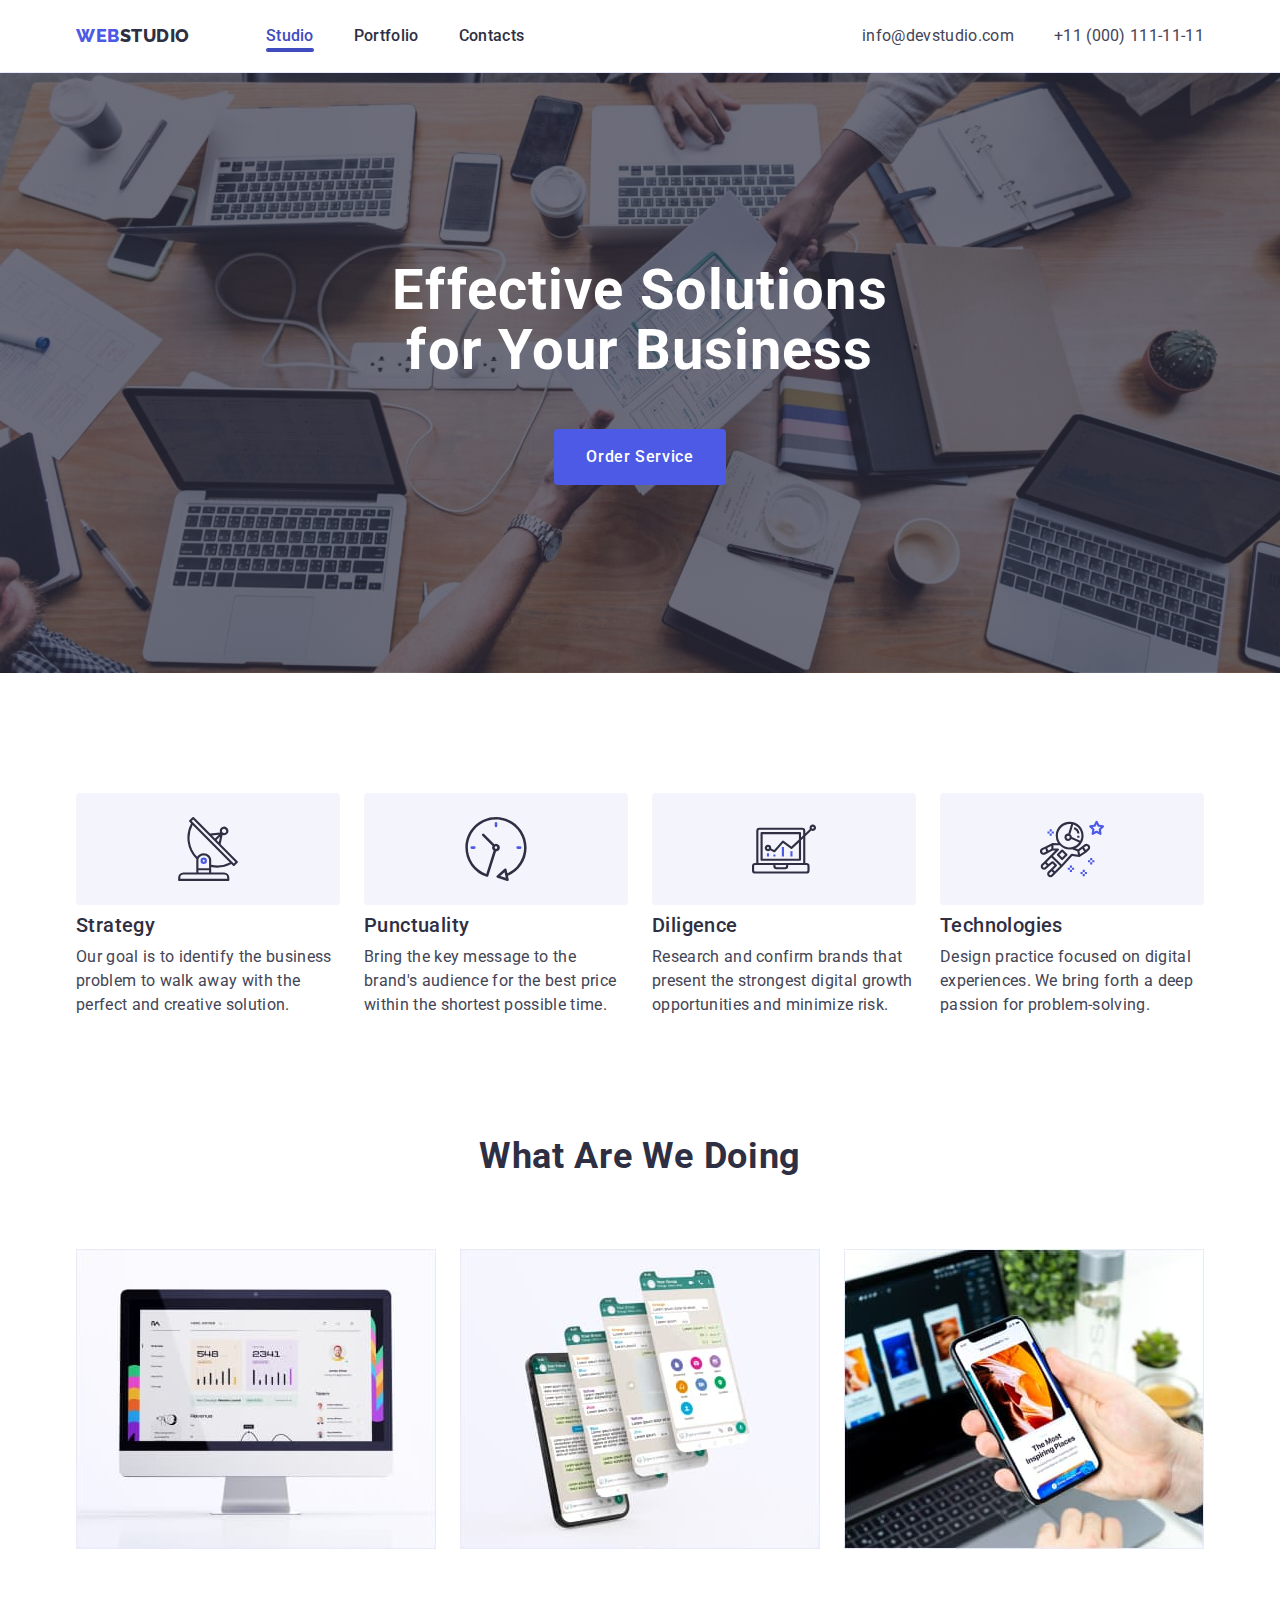
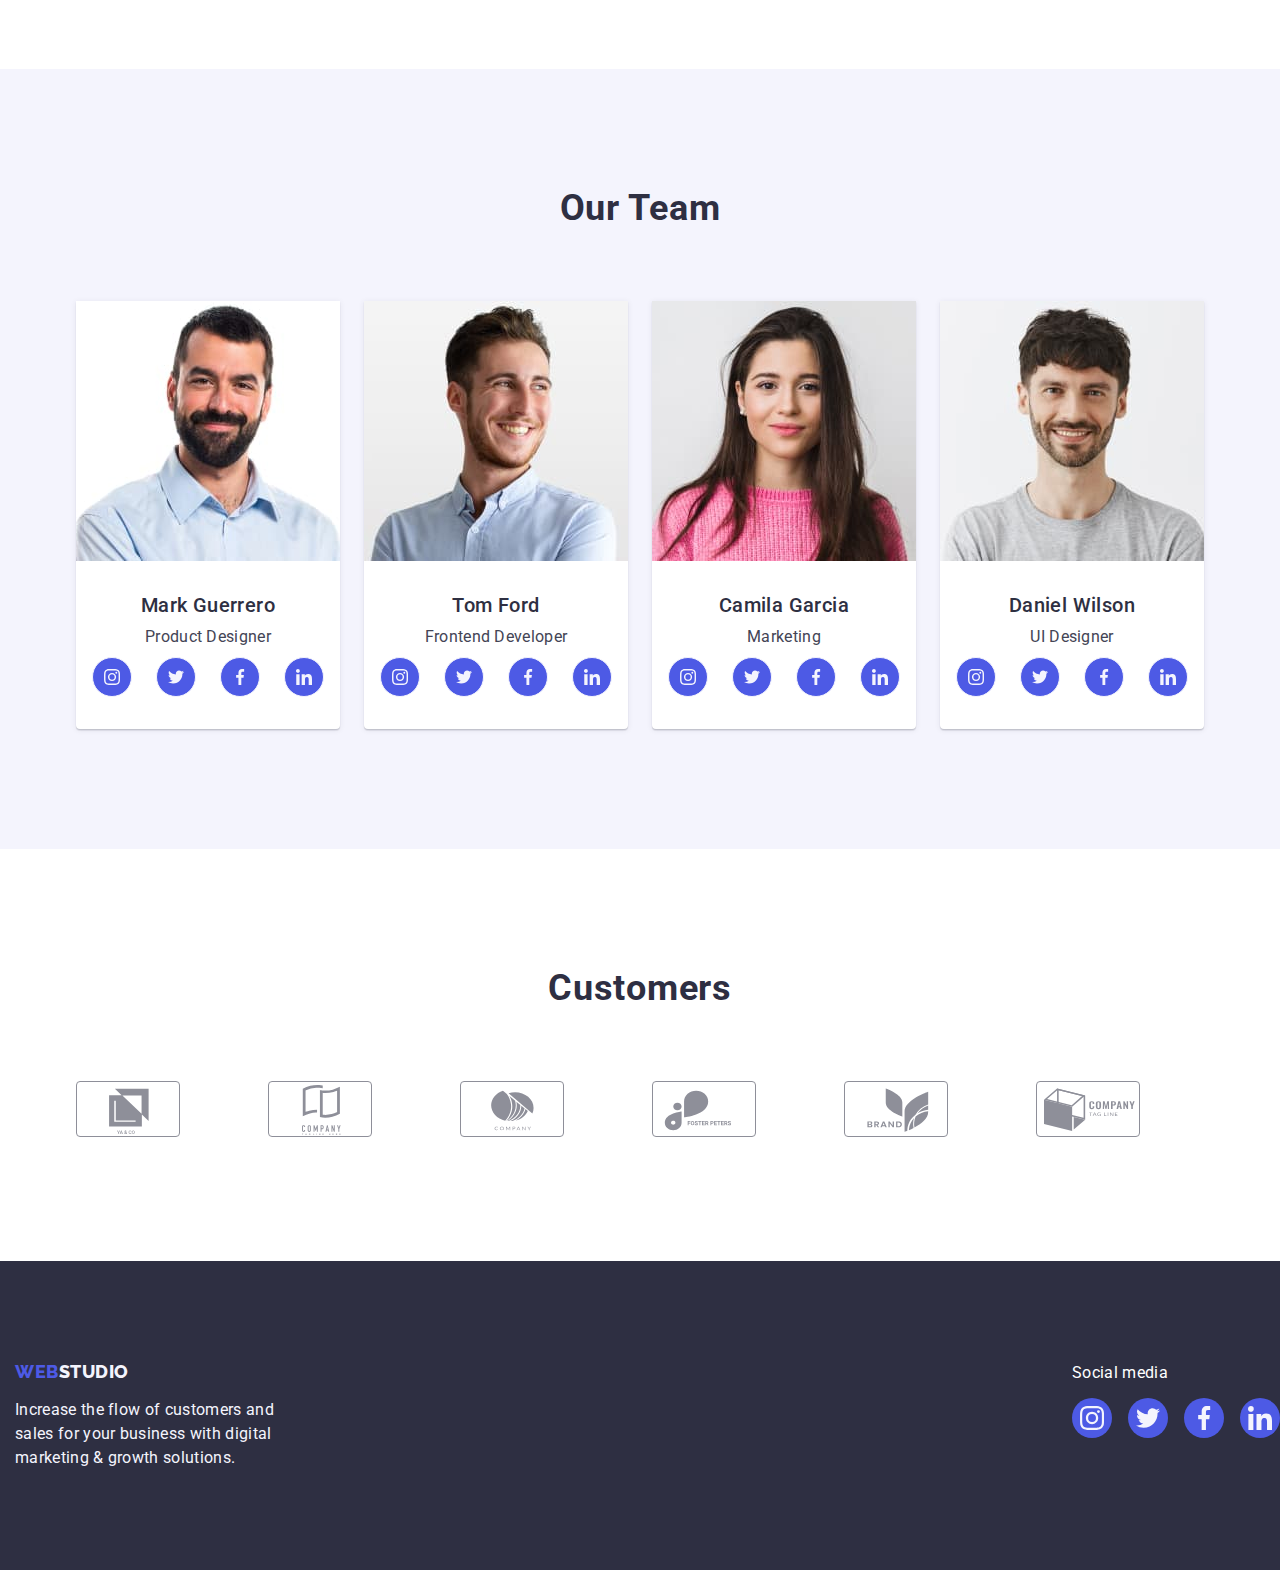
==== commit 4e71467e: "plus-icons" ====
--- a/index.html
+++ b/index.html
@@ -123,28 +123,28 @@
                                 <p class="team-position">Product Designer</p>
                                 <ul class="social-list list">
                                     <li class="social-items">
-                                        <a class="team-social link"  href="">
+                                        <a class="team-social-link link" href="" href="" aria-label="" target="_blank" rel="noopener noferrer">
                                             <svg class="team-social-icon" alt="icon-instagram" width="16" height="16">
                                                 <use href="./images/icons.svg#icon-instagram"></use>
                                             </svg>
                                         </a>
                                     </li>
                                     <li class="social-items">
-                                        <a class="team-social link"  href="">
+                                        <a class="team-social-link link" href="" href="" aria-label="" target="_blank" rel="noopener noferrer">
                                             <svg class="team-social-icon" alt="icon-twitter" width="16" height="16">
                                                 <use href="./images/icons.svg#icon-twitter"></use>
                                             </svg>
                                         </a>
                                     </li>
                                     <li class="social-items">
-                                        <a class="team-social link"  href="">
+                                        <a class="team-social-link link" href="" href="" aria-label="" target="_blank" rel="noopener noferrer">
                                             <svg class="team-social-icon" alt="icon-facebook" width="16" height="16">
                                                 <use href="./images/icons.svg#icon-facebook"></use>
                                             </svg>
                                         </a>
                                     </li>
                                     <li class="social-items">
-                                        <a class="team-social link"  href="">
+                                        <a class="team-social-link link" href="" href="" aria-label="" target="_blank" rel="noopener noferrer">
                                             <svg class="team-social-icon" alt="icon-linkedin" width="16" height="16">
                                                 <use href="./images/icons.svg#icon-linkedin"></use>
                                             </svg>
@@ -160,28 +160,28 @@
                                 <p class="team-position">Frontend Developer</p>
                                 <ul class="social-list list">
                                     <li class="social-items">
-                                        <a class="team-social link" href="">
+                                        <a class="team-social-link link" href="" aria-label="" target="_blank" rel="noopener noferrer">
                                             <svg class="team-social-icon" alt="icon-instagram" width="16" height="16">
                                                 <use href="./images/icons.svg#icon-instagram"></use>
                                             </svg>
                                         </a>
                                     </li>
                                     <li class="social-items">
-                                        <a class="team-social link" href="">
+                                        <a class="team-social-link link" href="" aria-label="" target="_blank" rel="noopener noferrer">
                                             <svg class="team-social-icon" alt="icon-twitter" width="16" height="16">
                                                 <use href="./images/icons.svg#icon-twitter"></use>
                                             </svg>
                                         </a>
                                     </li>
                                     <li class="social-items">
-                                        <a class="team-social link" href="">
+                                        <a class="team-social-link link" href="" aria-label="" target="_blank" rel="noopener noferrer">
                                             <svg class="team-social-icon" alt="icon-facebook" width="16" height="16">
                                                 <use href="./images/icons.svg#icon-facebook"></use>
                                             </svg>
                                         </a>
                                     </li>
                                     <li class="social-items">
-                                        <a class="team-social link" href="">
+                                        <a class="team-social-link link" href="" aria-label="" target="_blank" rel="noopener noferrer">
                                             <svg class="team-social-icon" alt="icon-linkedin" width="16" height="16">
                                                 <use href="./images/icons.svg#icon-linkedin"></use>
                                             </svg>
@@ -197,28 +197,28 @@
                                 <p class="team-position">Marketing</p>
                                 <ul class="social-list list">
                                     <li class="social-items">
-                                        <a class="team-social link" href="">
+                                        <a class="team-social-link link" href="" aria-label="" target="_blank" rel="noopener noferrer">
                                             <svg class="team-social-icon" alt="icon-instagram" width="16" height="16">
                                                 <use href="./images/icons.svg#icon-instagram"></use>
                                             </svg>
                                         </a>
                                     </li>
                                     <li class="social-items">
-                                        <a class="team-social link" href="">
+                                        <a class="team-social-link link" href="" aria-label="" target="_blank" rel="noopener noferrer">
                                             <svg class="team-social-icon" alt="icon-twitter" width="16" height="16">
                                                 <use href="./images/icons.svg#icon-twitter"></use>
                                             </svg>
                                         </a>
                                     </li>
                                     <li class="social-items">
-                                        <a class="team-social link" href="">
+                                        <a class="team-social-link link" href="" aria-label="" target="_blank" rel="noopener noferrer">
                                             <svg class="team-social-icon" alt="icon-facebook" width="16" height="16">
                                                 <use href="./images/icons.svg#icon-facebook"></use>
                                             </svg>
                                         </a>
                                     </li>
                                     <li class="social-items">
-                                        <a class="team-social link" href="">
+                                        <a class="team-social-link link" href="" aria-label="" target="_blank" rel="noopener noferrer">
                                             <svg class="team-social-icon" alt="icon-linkedin" width="16" height="16">
                                                 <use href="./images/icons.svg#icon-linkedin"></use>
                                             </svg>
@@ -234,28 +234,28 @@
                                 <p class="team-position">UI Designer</p>
                                 <ul class="social-list list">
                                     <li class="social-items">
-                                        <a class="team-social link" href="">
+                                        <a class="team-social-link link" href="" aria-label="" target="_blank" rel="noopener noferrer">
                                             <svg class="team-social-icon" alt="icon-instagram" width="16" height="16">
                                                 <use href="./images/icons.svg#icon-instagram"></use>
                                             </svg>
                                         </a>
                                     </li>
                                     <li class="social-items">
-                                        <a class="team-social link" href="">
+                                        <a class="team-social-link link" href="" aria-label="" target="_blank" rel="noopener noferrer">
                                             <svg class="team-social-icon" alt="icon-twitter" width="16" height="16">
                                                 <use href="./images/icons.svg#icon-twitter"></use>
                                             </svg>
                                         </a>
                                     </li>
                                     <li class="social-items">
-                                        <a class="team-social link" href="">
+                                        <a class="team-social-link link" href="" aria-label="" target="_blank" rel="noopener noferrer">
                                             <svg class="team-social-icon" alt="icon-facebook" width="16" height="16">
                                                 <use href="./images/icons.svg#icon-facebook"></use>
                                             </svg>
                                         </a>
                                     </li>
                                     <li class="social-items">
-                                        <a class="team-social link" href="">
+                                        <a class="team-social-link link" href="" aria-label="" target="_blank" rel="noopener noferrer">
                                             <svg class="team-social-icon" alt="icon-linkedin" width="16" height="16">
                                                 <use href="./images/icons.svg#icon-linkedin"></use>
                                             </svg>
@@ -273,42 +273,42 @@
                 <h2 class="title-section">Customers</h2>
                 <ul class="clients-list list">
                     <li class="clients-items">
-                        <a class="clients-link link" href="">
+                        <a class="clients-link link" href="" aria-label="" target="_blank" rel="noopener noferrer">
                             <svg class="clients-icon" alt="icon-logo-client-1" width="104" height="56">
                                 <use href="./images/icons.svg#icon-logo-client-1"></use>
                             </svg>
                         </a>
                     </li>
                     <li class="clients-items">
-                        <a class="clients-link link" href="">
+                        <a class="clients-link link" href="" aria-label="" target="_blank" rel="noopener noferrer">
                             <svg class="clients-icon" alt="icon-logo-client-2" width="104" height="56">
                                 <use href="./images/icons.svg#icon-logo-client-2"></use>
                             </svg>
                         </a>
                     </li>
                     <li class="clients-items">
-                        <a class="clients-link link" href="">
+                        <a class="clients-link link" href="" aria-label="" target="_blank" rel="noopener noferrer">
                             <svg class="clients-icon" alt="icon-logo-client-3" width="104" height="56">
                                 <use href="./images/icons.svg#icon-logo-client-3"></use>
                             </svg>
                         </a>
                     </li>
                     <li class="clients-items">
-                        <a class="clients-link link" href="">
+                        <a class="clients-link link" href="" aria-label="" target="_blank" rel="noopener noferrer">
                             <svg class="clients-icon" alt="icon-logo-client-4" width="104" height="56">
                                 <use href="./images/icons.svg#icon-logo-client-4"></use>
                             </svg>
                         </a>
                     </li>
                     <li class="clients-items">
-                        <a class="clients-link link" href="">
+                        <a class="clients-link link" href="" aria-label="" target="_blank" rel="noopener noferrer">
                             <svg class="clients-icon" alt="icon-logo-client-5" width="104" height="56">
                                 <use href="./images/icons.svg#icon-logo-client-5"></use>
                             </svg>
                         </a>
                     </li>
                     <li class="clients-items">
-                        <a class="clients-link link" href="">
+                        <a class="clients-link link" href="" aria-label="" target="_blank" rel="noopener noferrer">
                             <svg class="clients-icon" alt="icon-logo-client-6" width="104" height="56">
                                 <use href="./images/icons.svg#icon-logo-client-6"></use>
                             </svg>
@@ -321,35 +321,35 @@
     
     <footer class="footer">
         <div class="container footer-container">
-            <a class="logo link footer-logo-link" href="./index.html">Web<span class="logo-white">Studio</span></a>
+            <a class="logo link footer-logo-link" href="./index.html" aria-label="" target="_blank" rel="noopener noferrer">Web<span class="logo-white">Studio</span></a>
             <p class="footer-text">Increase the flow of customers and sales for your business with digital marketing & growth solutions.</p>
         </div>
         <div class="footer-list">
             <p class="footer-social-description">Social media</p>
             <ul class="footer-social-list list">
                 <li class="footer-social-items">
-                    <a class="footer-social-link link" href="">
+                    <a class="footer-social-link link" href="" aria-label="" target="_blank" rel="noopener noferrer">
                         <svg class="footer-social-icon" alt="icon-instagram" width="24" height="24">
                             <use href="./images/icons.svg#icon-instagram"></use>
                         </svg>
                     </a>
                 </li>
                 <li class="footer-social-items">
-                    <a class="footer-social-link link" href="">
+                    <a class="footer-social-link link" href="" aria-label="" target="_blank" rel="noopener noferrer">
                         <svg class="footer-social-icon" alt="icon-twitter" width="24" height="24">
                             <use href="./images/icons.svg#icon-twitter"></use>
                         </svg>
                     </a>
                 </li>
                 <li class="footer-social-items">
-                    <a class="footer-social-link link" href="">
+                    <a class="footer-social-link link" href="" aria-label="" target="_blank" rel="noopener noferrer">
                         <svg class="footer-social-icon" alt="icon-facebook" width="24" height="24">
                             <use href="./images/icons.svg#icon-facebook"></use>
                         </svg>
                     </a>
                 </li>
                 <li class="footer-social-items">
-                    <a class="footer-social-link link" href="">
+                    <a class="footer-social-link link" href="" aria-label="" target="_blank" rel="noopener noferrer">
                         <svg class="footer-social-icon" alt="icon-linkedin" width="24" height="24">
                             <use href="./images/icons.svg#icon-linkedin"></use>
                         </svg>
--- a/css/styles.css
+++ b/css/styles.css
@@ -13,7 +13,8 @@
     --border-color: #E7E9FC;
     --client-icon: #8E8F99;
     --modal-bg: #FCFCFC;
-    --transition
+    --accent-footericon-color: #31D0AA;
+    --transition: 250ms cubic-bezier(0.4, 0, 0.2, 1)
 }
 
 body {
@@ -118,7 +119,7 @@
     line-height: 1.5;
     color: var(--font-color);
     padding: 24px 0;
-    transition: color 250ms cubic-bezier(0.4, 0, 0.2, 1);
+    transition: color var(--transition);
 }
 
 .menu-nav-link:hover,
@@ -128,6 +129,7 @@
 
 .current {
     position: relative;
+    color: var(--accent-color);
 }
 
 .current::after {
@@ -159,7 +161,7 @@
 .contact-link {
     line-height: 1.5;
     color: var(--text-color);
-    transition: color 250ms cubic-bezier(0.4, 0, 0.2, 1);
+    transition: color var(--transition);
 }
 
 .contact-link:hover,
@@ -175,7 +177,7 @@
     background-color: var(--main-darck-bg-color);
     padding: 188px 0;
     background-image: linear-gradient(rgba(46, 47, 66, 0.7),
-        rgba(46, 47, 66, 0.7)), url(../images/people-office-1.jpg);
+        rgba(46, 47, 66, 0.7)), url(../images/hero-bg.jpg);
     background-repeat: no-repeat;
     background-position: center;
     background-size: cover;
@@ -215,7 +217,7 @@
     margin-left: auto;
     margin-right: auto;
     min-width: 169px;
-    transition: color 250ms cubic-bezier(0.4, 0, 0.2, 1);
+    transition: background-color var(--transition);
 }
 
 .hero-btn:hover,
@@ -240,7 +242,16 @@
     width: calc((100% - 72px) /4);
 }
 
-/* .description-list-link {} */
+.description-list-link {
+    display: flex;
+    justify-content: center;
+    align-items: center;
+    width: 264px;
+    height: 112px;
+    border-radius: 4px;
+    background-color: var(--btn-team-bg-color);
+    margin-bottom: 8px;
+}
 
 /* .description-item-icon {} */
 
@@ -326,6 +337,7 @@
     line-height: 1.5;
     text-align: center;
     color: var(--text-color);
+    margin-bottom: 8px;
 }
 
 .social-list {
@@ -334,16 +346,26 @@
 }
 
 /* .social-items {} */
-/* .team-social {} */
+.team-social-link {
+    display: flex;
+    justify-content: center;
+    align-items: center;
+    width: 40px;
+    height: 40px;
+    background-color: var(--hero-btn-bg-color);
+    border-radius: 50px;
+    border: 1px solid var(--btn-team-bg-color);
+    transition: background-color var(--transition);
+}
+
+.team-social-link:hover,
+.team-social-link:focus {
+    background-color: var(--accent-bg-color);
+}
 
 .team-social-icon {
     fill: var(--btn-team-bg-color);
-    transition: color 250ms cubic-bezier(0.4, 0, 0.2, 1);
-}
-
-.team-social:hover .team-social-icon,
-.team-social:focus .team-social-icon {}
-
+}
 
 /*! section clients */
 
@@ -370,7 +392,7 @@
     fill: var(--client-icon);
     border: 1px solid var(--client-icon);
     border-radius: 4px;
-    transition: color 250ms cubic-bezier(0.4, 0, 0.2, 1);
+    transition: color var(--transition);
 }
 
 .clients-link:hover .clients-icon,
@@ -383,12 +405,13 @@
 
 .footer {
     display: flex;
+    justify-content: flex-start;
     align-items: baseline;
     background-color: var(--main-darck-bg-color);
     padding: 100px 0;
 }
 
-/* .footer-container {} */
+.footer-container {}
 
 .footer-logo-link {
     margin-bottom: 16px;
@@ -412,20 +435,30 @@
 
 .footer-social-list {
     display: flex;
-    justify-content: space-between;
     gap: 16px;
 }
 
 .footer-social-items {}
 
-.footer-social-link {}
+.footer-social-link {
+    display: flex;
+    justify-content: center;
+    align-items: center;
+    width: 40px;
+    height: 40px;
+    background-color: var(--hero-btn-bg-color);
+    border-radius: 25px;
+    transition: background-color var(--transition);
+}
+
+.footer-social-link:hover,
+.footer-social-link:focus {
+    background-color: var(--accent-footericon-color);
+}
 
 .footer-social-icon {
-    fill: var(--logo-footer-color);
-
-}
-
-
+    fill: var(--logo-footer-color)
+}
 
 /*! section portfolio-content */
 
@@ -461,7 +494,7 @@
     padding: 12px 24px;
     display: block;
     margin: 0 auto;
-    transition: color 250ms cubic-bezier(0.4, 0, 0.2, 1);
+    transition: color var(--transition);
 }
 
 .filter-btn:hover,
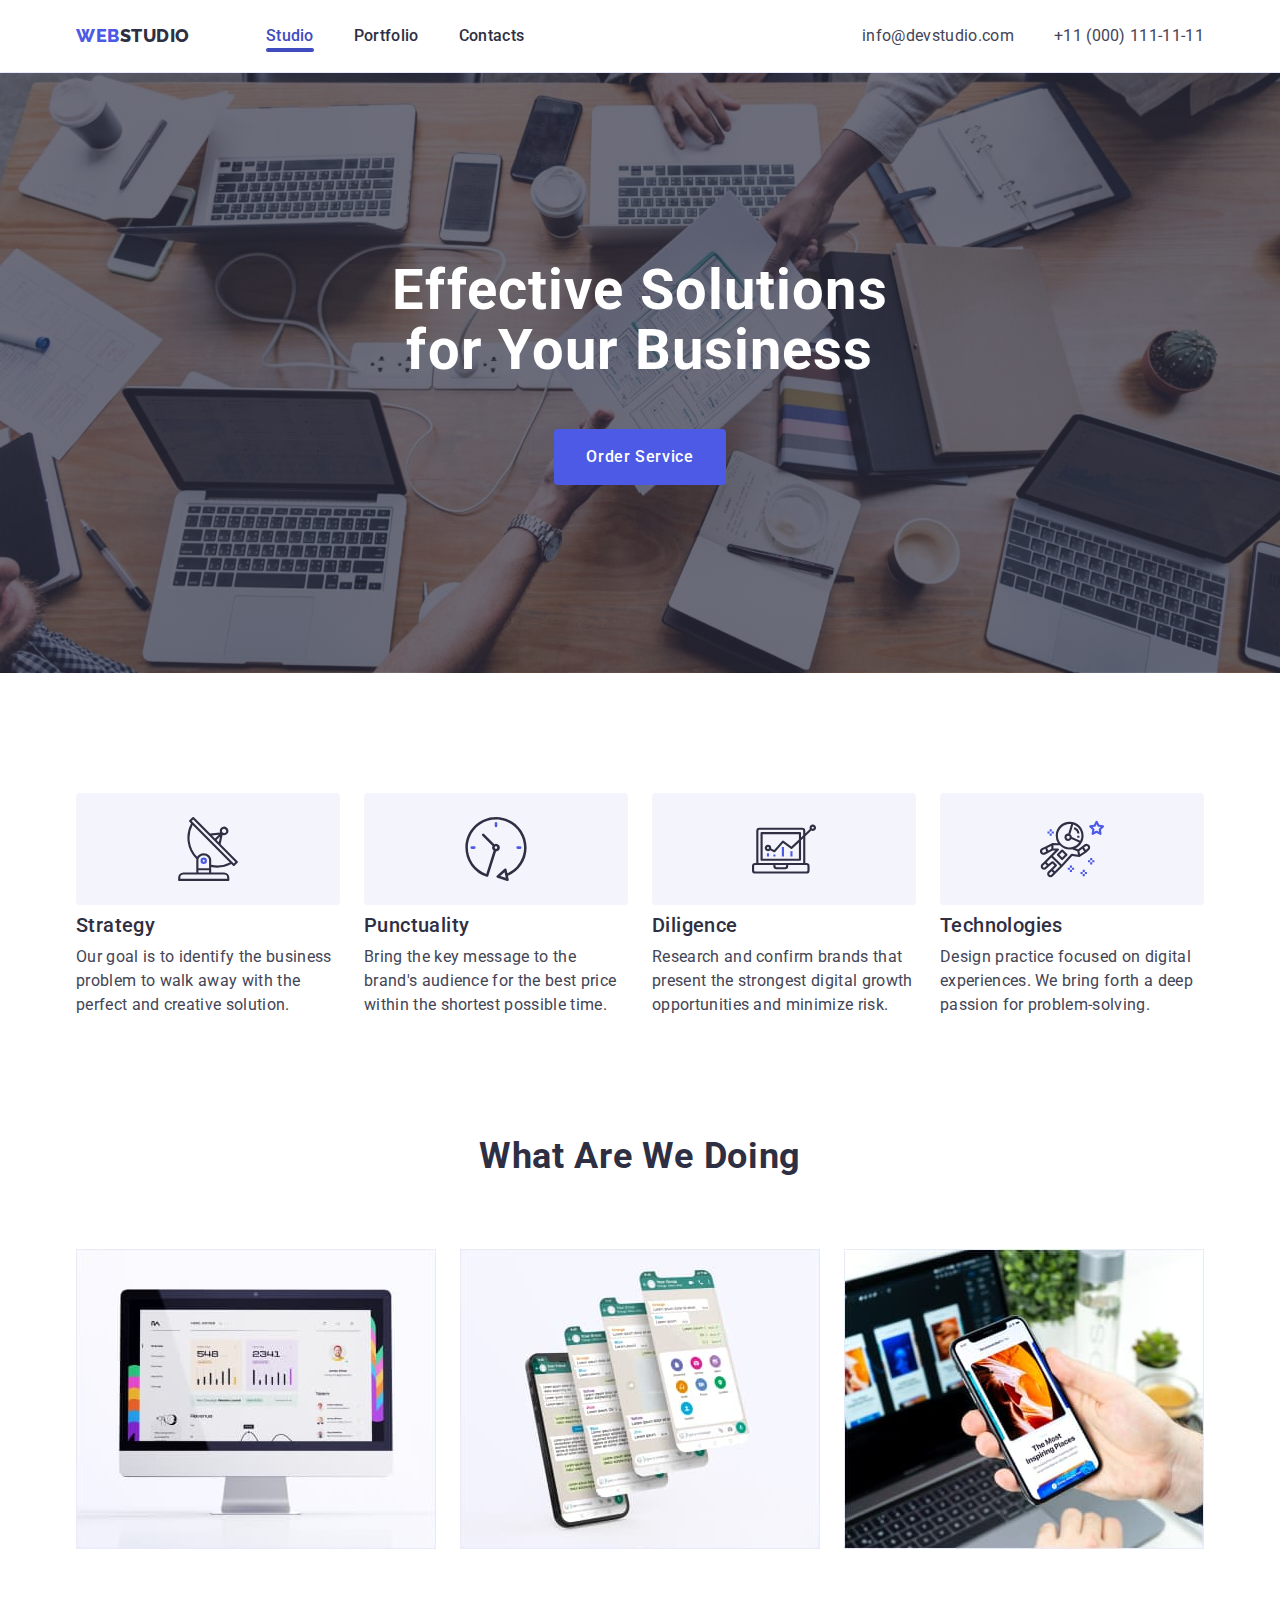
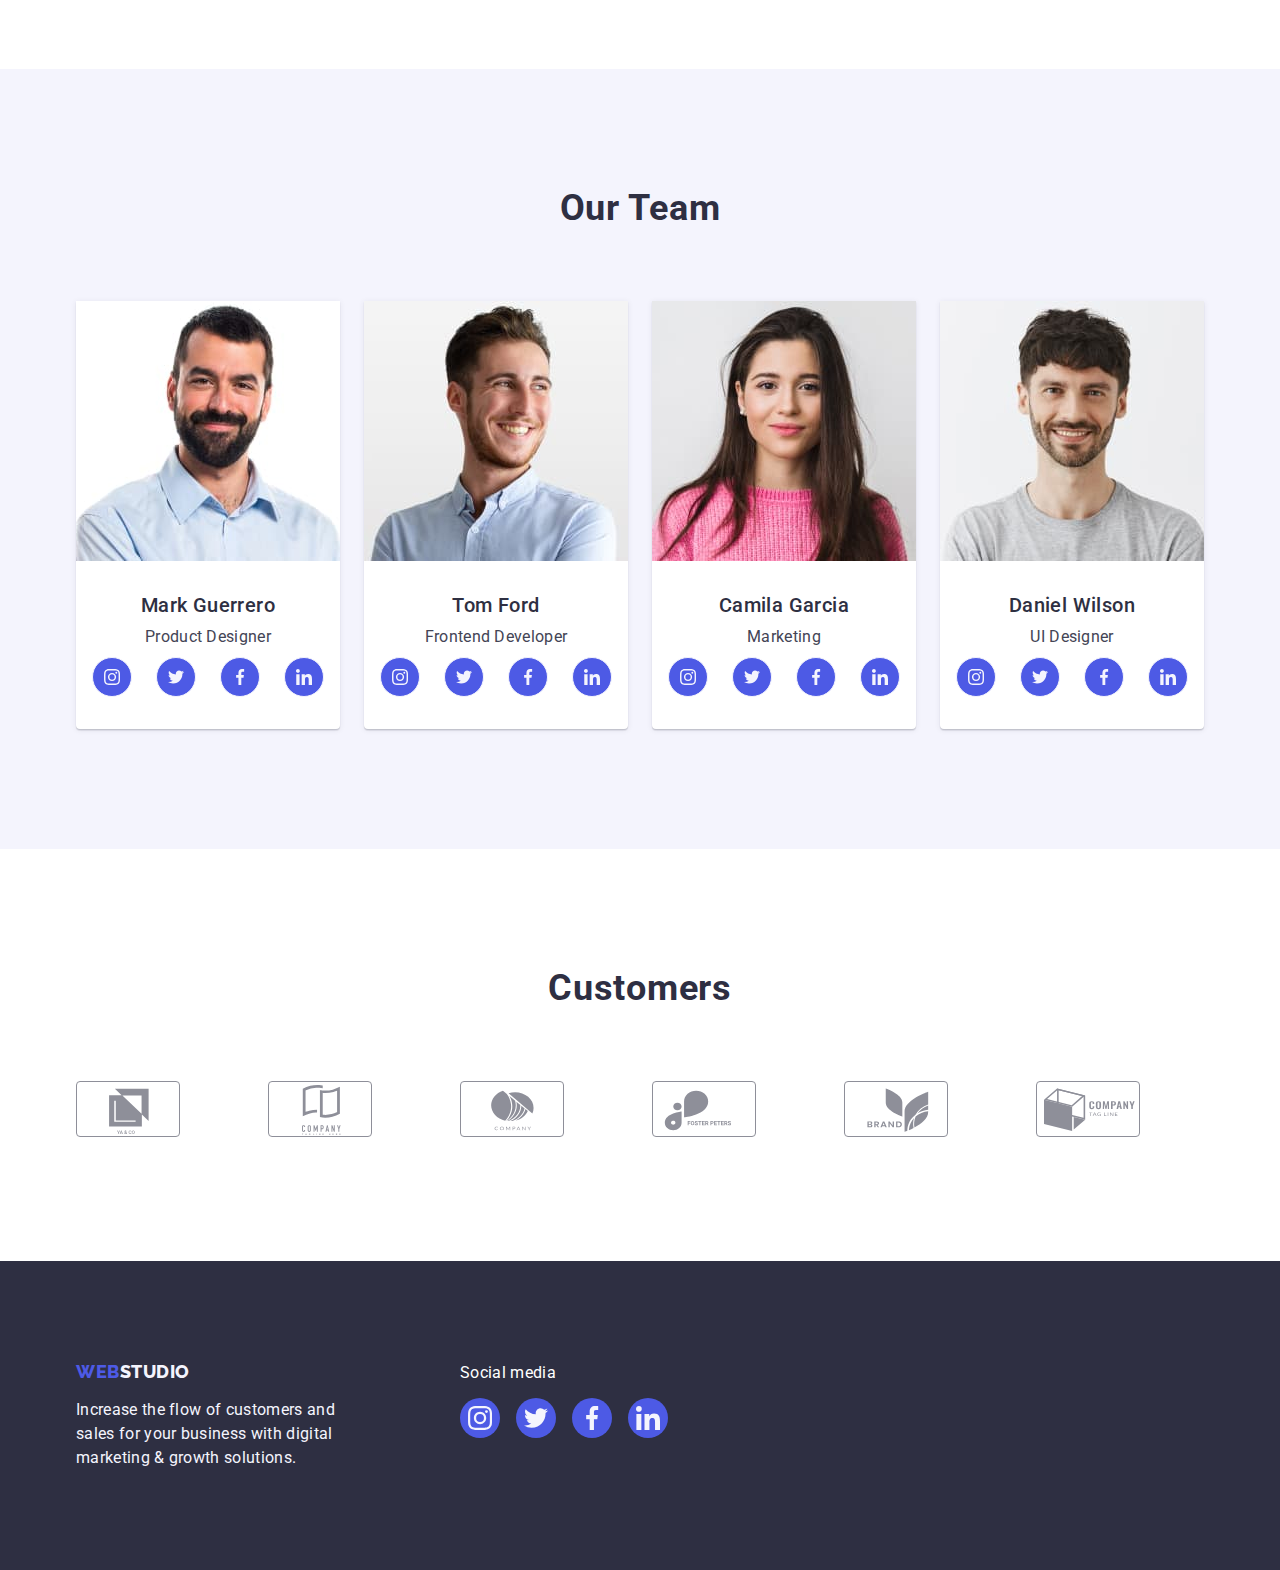
==== commit e7d8cd40: "appd" ====
--- a/index.html
+++ b/index.html
@@ -321,41 +321,45 @@
     
     <footer class="footer">
         <div class="container footer-container">
-            <a class="logo link footer-logo-link" href="./index.html" aria-label="" target="_blank" rel="noopener noferrer">Web<span class="logo-white">Studio</span></a>
-            <p class="footer-text">Increase the flow of customers and sales for your business with digital marketing & growth solutions.</p>
-        </div>
-        <div class="footer-list">
-            <p class="footer-social-description">Social media</p>
-            <ul class="footer-social-list list">
-                <li class="footer-social-items">
-                    <a class="footer-social-link link" href="" aria-label="" target="_blank" rel="noopener noferrer">
-                        <svg class="footer-social-icon" alt="icon-instagram" width="24" height="24">
-                            <use href="./images/icons.svg#icon-instagram"></use>
-                        </svg>
-                    </a>
-                </li>
-                <li class="footer-social-items">
-                    <a class="footer-social-link link" href="" aria-label="" target="_blank" rel="noopener noferrer">
-                        <svg class="footer-social-icon" alt="icon-twitter" width="24" height="24">
-                            <use href="./images/icons.svg#icon-twitter"></use>
-                        </svg>
-                    </a>
-                </li>
-                <li class="footer-social-items">
-                    <a class="footer-social-link link" href="" aria-label="" target="_blank" rel="noopener noferrer">
-                        <svg class="footer-social-icon" alt="icon-facebook" width="24" height="24">
-                            <use href="./images/icons.svg#icon-facebook"></use>
-                        </svg>
-                    </a>
-                </li>
-                <li class="footer-social-items">
-                    <a class="footer-social-link link" href="" aria-label="" target="_blank" rel="noopener noferrer">
-                        <svg class="footer-social-icon" alt="icon-linkedin" width="24" height="24">
-                            <use href="./images/icons.svg#icon-linkedin"></use>
-                        </svg>
-                    </a>
-                </li>
-            </ul>
+            <div class="footer-logo-text">
+                <a class="logo link footer-logo-link" href="./index.html" aria-label="" target="_blank" rel="noopener noferrer">Web<span
+                        class="logo-white">Studio</span></a>
+                <p class="footer-text">Increase the flow of customers and sales for your business with digital marketing & growth
+                    solutions.</p>
+            </div>
+            <div class="footer-list">
+                <p class="footer-social-description">Social media</p>
+                <ul class="footer-social-list list">
+                    <li class="footer-social-items">
+                        <a class="footer-social-link link" href="" aria-label="" target="_blank" rel="noopener noferrer">
+                            <svg class="footer-social-icon" alt="icon-instagram" width="24" height="24">
+                                <use href="./images/icons.svg#icon-instagram"></use>
+                            </svg>
+                        </a>
+                    </li>
+                    <li class="footer-social-items">
+                        <a class="footer-social-link link" href="" aria-label="" target="_blank" rel="noopener noferrer">
+                            <svg class="footer-social-icon" alt="icon-twitter" width="24" height="24">
+                                <use href="./images/icons.svg#icon-twitter"></use>
+                            </svg>
+                        </a>
+                    </li>
+                    <li class="footer-social-items">
+                        <a class="footer-social-link link" href="" aria-label="" target="_blank" rel="noopener noferrer">
+                            <svg class="footer-social-icon" alt="icon-facebook" width="24" height="24">
+                                <use href="./images/icons.svg#icon-facebook"></use>
+                            </svg>
+                        </a>
+                    </li>
+                    <li class="footer-social-items">
+                        <a class="footer-social-link link" href="" aria-label="" target="_blank" rel="noopener noferrer">
+                            <svg class="footer-social-icon" alt="icon-linkedin" width="24" height="24">
+                                <use href="./images/icons.svg#icon-linkedin"></use>
+                            </svg>
+                        </a>
+                    </li>
+                </ul>
+            </div>
         </div>
     </footer>
 
--- a/css/styles.css
+++ b/css/styles.css
@@ -404,14 +404,16 @@
 /*! section footer */
 
 .footer {
-    display: flex;
-    justify-content: flex-start;
-    align-items: baseline;
     background-color: var(--main-darck-bg-color);
     padding: 100px 0;
 }
 
-.footer-container {}
+.footer-container {
+    display: flex;
+    align-items: baseline;
+}
+
+/* .footer-logo-text {} */
 
 .footer-logo-link {
     margin-bottom: 16px;
@@ -514,10 +516,37 @@
 .projects-item {
     background-color: var(--main-bg-color);
     width: calc((100% - 48px) / 3);
+    overflow: hidden;
+}
+
+.projects-item:hover .project-overlay,
+.projects-item:focus .project-overlay {
+    transform: translate(0);
 }
 
 .projects-link {
     display: block;
+}
+
+.project-overlay {
+    position: relative;
+}
+
+.project-img {}
+
+.project-overlay-item {
+    position: absolute;
+    font-weight: 400;
+    line-height: 1.5;
+    letter-spacing: 0.32px;
+    color: var(--btn-team-bg-color);
+    background-color: var(--hero-btn-bg-color);
+    top: 0;
+    left: 0;
+    height: 100%;
+    padding: 40px 32px 0;
+    transform: translateY(100%);
+    transition: transform var(--transition);
 }
 
 .projects-card-content {
@@ -559,6 +588,7 @@
     border-radius: 4px;
     background-color: var(--modal-bg);
     box-shadow: 0px 2px 1px 0px rgba(0, 0, 0, 0.20), 0px 1px 3px 0px rgba(0, 0, 0, 0.12), 0px 1px 1px 0px rgba(0, 0, 0, 0.14);
+    padding: 72px 24px 24px;
 }
 
 .backdrop.is-hidden .modal {
@@ -572,8 +602,24 @@
     width: 24px;
     height: 24px;
     background-color: var(--border-color);
-    color: var(--font-color);
     border: 1px solid rgba(0, 0, 0, 0.10);
-    border-radius: 24px;
+    border-radius: 50%;
+    padding: 0;
     cursor: pointer;
+    transition: background-color var(--transition);
+}
+
+.close-btn:hover,
+.close-btn:focus {
+    background-color: var(--accent-bg-color);
+}
+
+.close-btn-icon {
+    fill: var(--font-color);
+    transition: fill var(--transition);
+}
+
+.close-btn-icon:hover,
+.close-btn-icon:focus {
+    fill: var(--main-color);
 }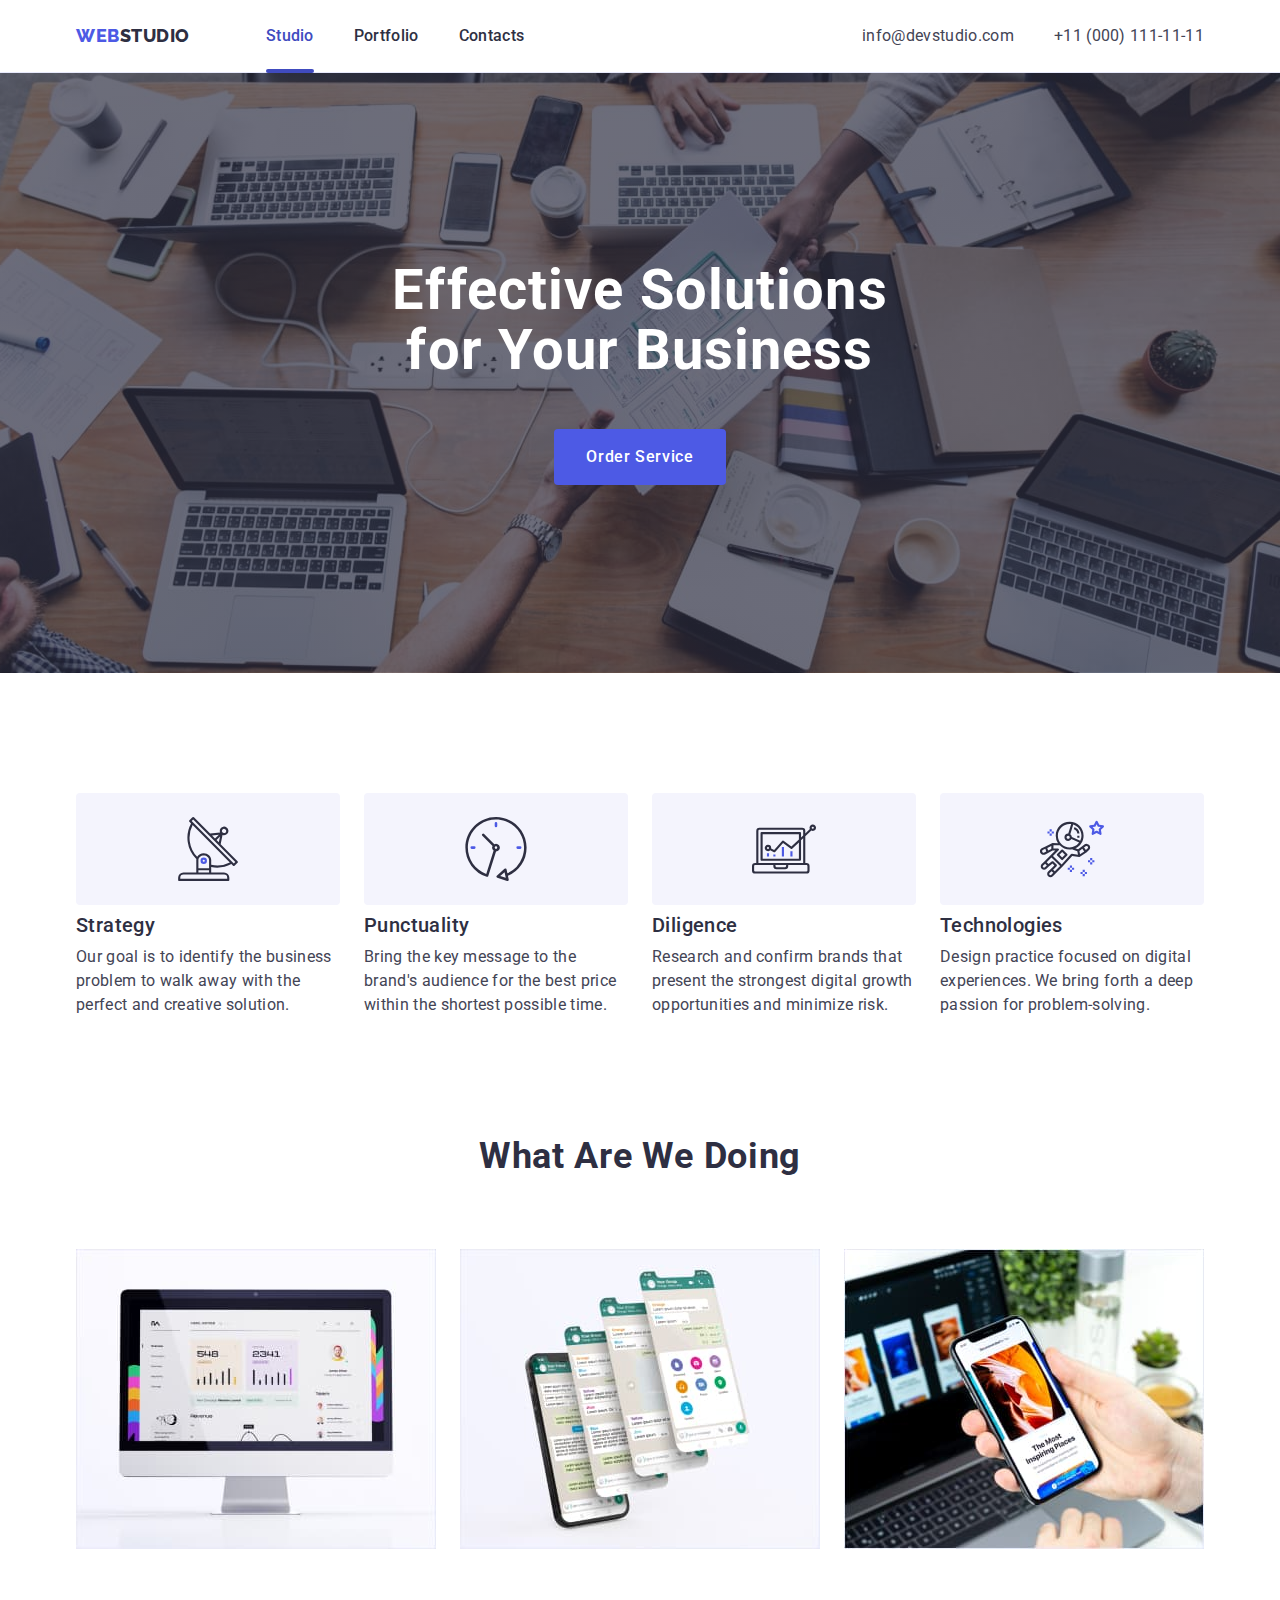
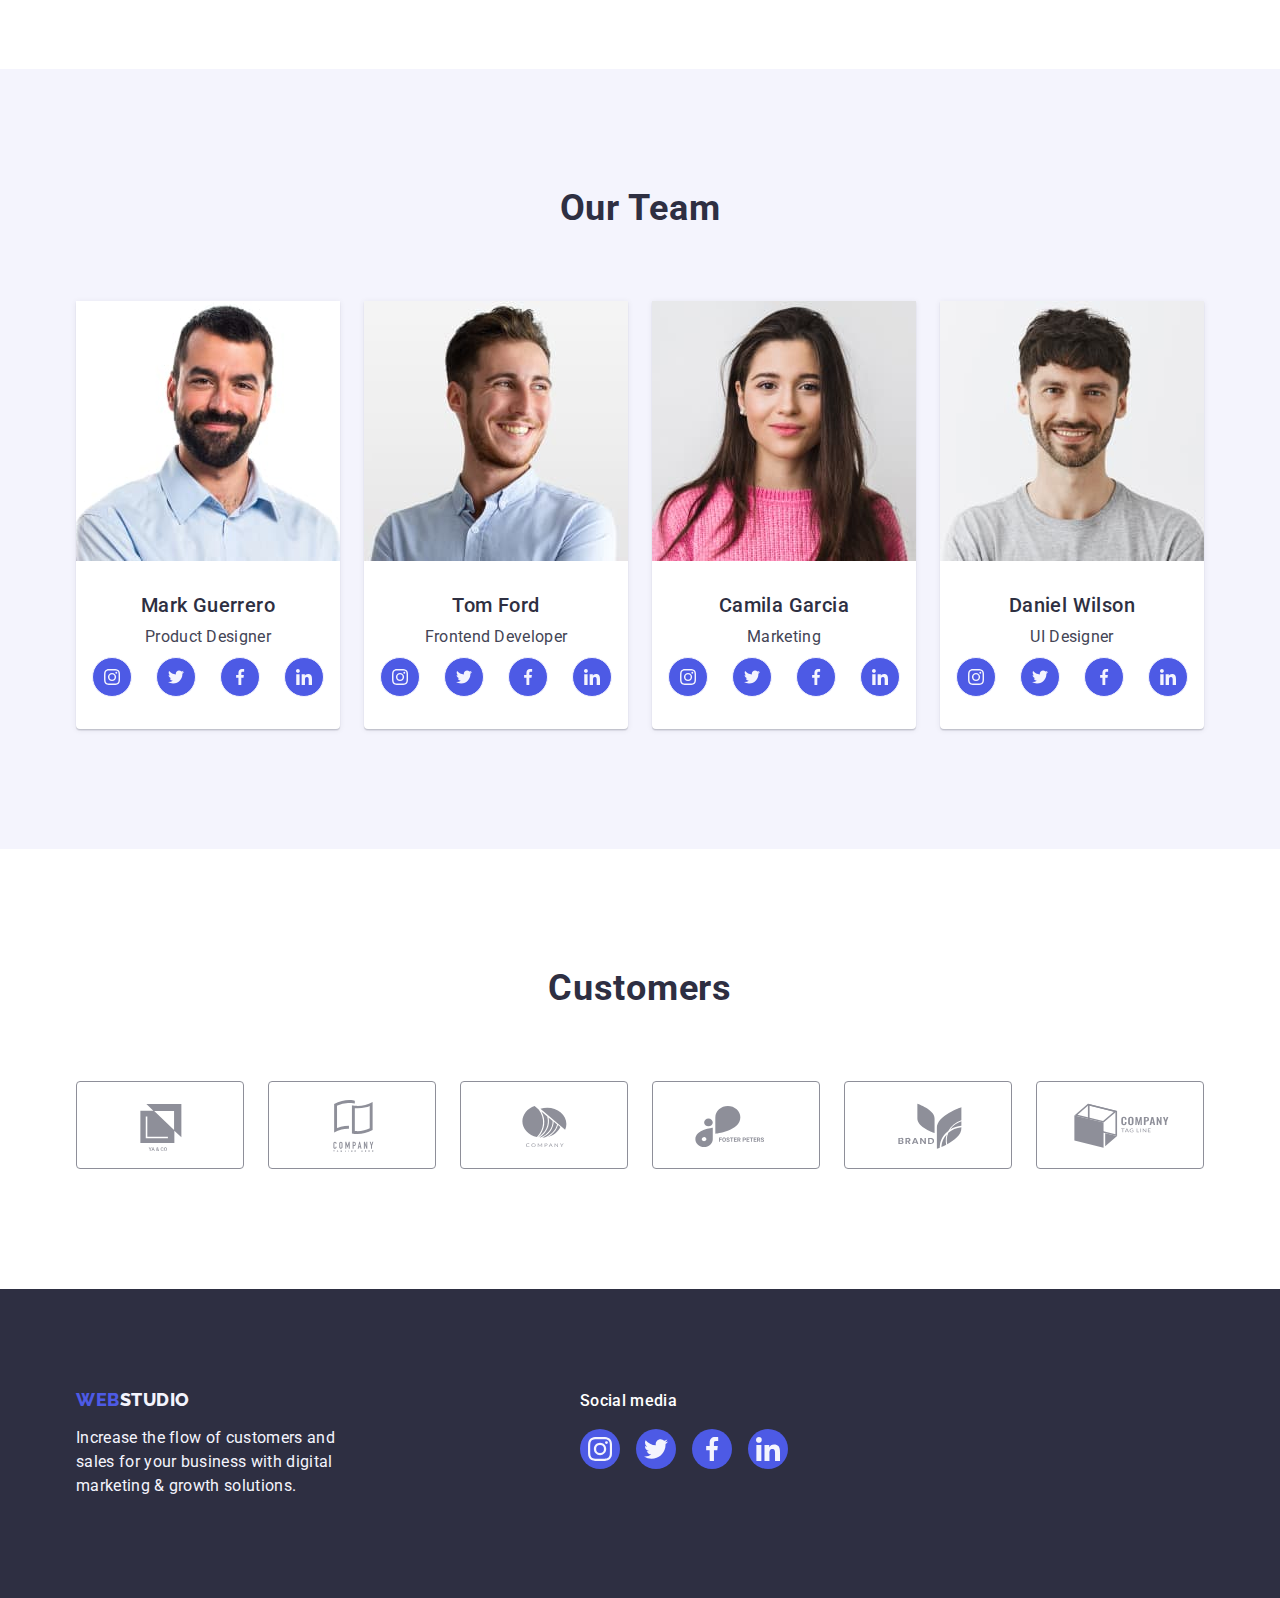
==== commit a4de64e9: "fin" ====
--- a/index.html
+++ b/index.html
@@ -56,38 +56,38 @@
                 <h2 class="visually-hidden">Specialty</h2>
                 <ul class="description-list list">
                     <li class="description-list-item">
-                        <a class="description-list-link link" href="" aria-label="icon-antenna" target="_blank" rel="noopener noreferrer">
+                        <div class="description-list-container">
                             <svg class="description-item-icon" width="64" height="64">
                                 <use href="./images/icons.svg#icon-antenna"></use>
                             </svg>
-                        </a>
+                        </div>
                         <h3 class="title">Strategy</h3>
                         <p class="about-description">Our goal is to identify the business problem to walk away with the perfect and creative solution.</p>
                     </li>
                     <li class="description-list-item">
-                        <a class="description-list-link link" href="" aria-label="icon-clock" target="_blank" rel="noopener noreferrer">
+                        <div class="description-list-container">
                             <svg class="description-item-icon" width="64" height="64">
                                 <use href="./images/icons.svg#icon-clock"></use>
                             </svg>
-                        </a>
+                        </div>
                         <h3 class="title">Punctuality</h3>
                         <p class="about-description">Bring the key message to the brand's audience for the best price within the shortest possible time.</p>
                     </li>
                     <li class="description-list-item">
-                        <a class="description-list-link link" href="" aria-label="icon-diagram" target="_blank" rel="noopener noreferrer">
+                        <div class="description-list-container">
                             <svg class="description-item-icon" width="64" height="64">
                                 <use href="./images/icons.svg#icon-diagram"></use>
                             </svg>
-                        </a>
+                        </div>
                         <h3 class="title">Diligence</h3>
                         <p class="about-description">Research and confirm brands that present the strongest digital growth opportunities and minimize risk.</p>
                     </li>
                     <li class="description-list-item">
-                        <a class="description-list-link link" href="" aria-label="icon-astronaut" target="_blank" rel="noopener noreferrer">
+                        <div class="description-list-container">
                             <svg class="description-item-icon" width="64" height="64">
                                 <use href="./images/icons.svg#icon-astronaut"></use>
                             </svg>
-                        </a>
+                        </div>
                         <h3 class="title">Technologies</h3>
                         <p class="about-description">Design practice focused on digital experiences. We bring forth a deep passion for problem-solving.</p>
                     </li>
@@ -123,29 +123,29 @@
                                 <p class="team-position">Product Designer</p>
                                 <ul class="social-list list">
                                     <li class="social-items">
-                                        <a class="team-social-link link" href="" href="" aria-label="" target="_blank" rel="noopener noferrer">
-                                            <svg class="team-social-icon" alt="icon-instagram" width="16" height="16">
+                                        <a class="team-social-link link" href="" aria-label="" target="_blank" rel="noopener noferrer">
+                                            <svg class="team-social-icon" width="16" height="16">
                                                 <use href="./images/icons.svg#icon-instagram"></use>
                                             </svg>
                                         </a>
                                     </li>
                                     <li class="social-items">
-                                        <a class="team-social-link link" href="" href="" aria-label="" target="_blank" rel="noopener noferrer">
-                                            <svg class="team-social-icon" alt="icon-twitter" width="16" height="16">
+                                        <a class="team-social-link link" href="" aria-label="" target="_blank" rel="noopener noferrer">
+                                            <svg class="team-social-icon" width="16" height="16">
                                                 <use href="./images/icons.svg#icon-twitter"></use>
                                             </svg>
                                         </a>
                                     </li>
                                     <li class="social-items">
-                                        <a class="team-social-link link" href="" href="" aria-label="" target="_blank" rel="noopener noferrer">
-                                            <svg class="team-social-icon" alt="icon-facebook" width="16" height="16">
+                                        <a class="team-social-link link" href="" aria-label="" target="_blank" rel="noopener noferrer">
+                                            <svg class="team-social-icon" width="16" height="16">
                                                 <use href="./images/icons.svg#icon-facebook"></use>
                                             </svg>
                                         </a>
                                     </li>
                                     <li class="social-items">
-                                        <a class="team-social-link link" href="" href="" aria-label="" target="_blank" rel="noopener noferrer">
-                                            <svg class="team-social-icon" alt="icon-linkedin" width="16" height="16">
+                                        <a class="team-social-link link" href="" aria-label="" target="_blank" rel="noopener noferrer">
+                                            <svg class="team-social-icon" width="16" height="16">
                                                 <use href="./images/icons.svg#icon-linkedin"></use>
                                             </svg>
                                         </a>
@@ -161,28 +161,28 @@
                                 <ul class="social-list list">
                                     <li class="social-items">
                                         <a class="team-social-link link" href="" aria-label="" target="_blank" rel="noopener noferrer">
-                                            <svg class="team-social-icon" alt="icon-instagram" width="16" height="16">
+                                            <svg class="team-social-icon" width="16" height="16">
                                                 <use href="./images/icons.svg#icon-instagram"></use>
                                             </svg>
                                         </a>
                                     </li>
                                     <li class="social-items">
                                         <a class="team-social-link link" href="" aria-label="" target="_blank" rel="noopener noferrer">
-                                            <svg class="team-social-icon" alt="icon-twitter" width="16" height="16">
+                                            <svg class="team-social-icon" width="16" height="16">
                                                 <use href="./images/icons.svg#icon-twitter"></use>
                                             </svg>
                                         </a>
                                     </li>
                                     <li class="social-items">
                                         <a class="team-social-link link" href="" aria-label="" target="_blank" rel="noopener noferrer">
-                                            <svg class="team-social-icon" alt="icon-facebook" width="16" height="16">
+                                            <svg class="team-social-icon" width="16" height="16">
                                                 <use href="./images/icons.svg#icon-facebook"></use>
                                             </svg>
                                         </a>
                                     </li>
                                     <li class="social-items">
                                         <a class="team-social-link link" href="" aria-label="" target="_blank" rel="noopener noferrer">
-                                            <svg class="team-social-icon" alt="icon-linkedin" width="16" height="16">
+                                            <svg class="team-social-icon" width="16" height="16">
                                                 <use href="./images/icons.svg#icon-linkedin"></use>
                                             </svg>
                                         </a>
@@ -198,28 +198,28 @@
                                 <ul class="social-list list">
                                     <li class="social-items">
                                         <a class="team-social-link link" href="" aria-label="" target="_blank" rel="noopener noferrer">
-                                            <svg class="team-social-icon" alt="icon-instagram" width="16" height="16">
+                                            <svg class="team-social-icon" width="16" height="16">
                                                 <use href="./images/icons.svg#icon-instagram"></use>
                                             </svg>
                                         </a>
                                     </li>
                                     <li class="social-items">
                                         <a class="team-social-link link" href="" aria-label="" target="_blank" rel="noopener noferrer">
-                                            <svg class="team-social-icon" alt="icon-twitter" width="16" height="16">
+                                            <svg class="team-social-icon" width="16" height="16">
                                                 <use href="./images/icons.svg#icon-twitter"></use>
                                             </svg>
                                         </a>
                                     </li>
                                     <li class="social-items">
                                         <a class="team-social-link link" href="" aria-label="" target="_blank" rel="noopener noferrer">
-                                            <svg class="team-social-icon" alt="icon-facebook" width="16" height="16">
+                                            <svg class="team-social-icon" width="16" height="16">
                                                 <use href="./images/icons.svg#icon-facebook"></use>
                                             </svg>
                                         </a>
                                     </li>
                                     <li class="social-items">
                                         <a class="team-social-link link" href="" aria-label="" target="_blank" rel="noopener noferrer">
-                                            <svg class="team-social-icon" alt="icon-linkedin" width="16" height="16">
+                                            <svg class="team-social-icon" width="16" height="16">
                                                 <use href="./images/icons.svg#icon-linkedin"></use>
                                             </svg>
                                         </a>
@@ -235,28 +235,28 @@
                                 <ul class="social-list list">
                                     <li class="social-items">
                                         <a class="team-social-link link" href="" aria-label="" target="_blank" rel="noopener noferrer">
-                                            <svg class="team-social-icon" alt="icon-instagram" width="16" height="16">
+                                            <svg class="team-social-icon" width="16" height="16">
                                                 <use href="./images/icons.svg#icon-instagram"></use>
                                             </svg>
                                         </a>
                                     </li>
                                     <li class="social-items">
                                         <a class="team-social-link link" href="" aria-label="" target="_blank" rel="noopener noferrer">
-                                            <svg class="team-social-icon" alt="icon-twitter" width="16" height="16">
+                                            <svg class="team-social-icon" width="16" height="16">
                                                 <use href="./images/icons.svg#icon-twitter"></use>
                                             </svg>
                                         </a>
                                     </li>
                                     <li class="social-items">
                                         <a class="team-social-link link" href="" aria-label="" target="_blank" rel="noopener noferrer">
-                                            <svg class="team-social-icon" alt="icon-facebook" width="16" height="16">
+                                            <svg class="team-social-icon" width="16" height="16">
                                                 <use href="./images/icons.svg#icon-facebook"></use>
                                             </svg>
                                         </a>
                                     </li>
                                     <li class="social-items">
                                         <a class="team-social-link link" href="" aria-label="" target="_blank" rel="noopener noferrer">
-                                            <svg class="team-social-icon" alt="icon-linkedin" width="16" height="16">
+                                            <svg class="team-social-icon" width="16" height="16">
                                                 <use href="./images/icons.svg#icon-linkedin"></use>
                                             </svg>
                                         </a>
@@ -274,42 +274,42 @@
                 <ul class="clients-list list">
                     <li class="clients-items">
                         <a class="clients-link link" href="" aria-label="" target="_blank" rel="noopener noferrer">
-                            <svg class="clients-icon" alt="icon-logo-client-1" width="104" height="56">
+                            <svg class="clients-icon" width="104" height="56">
                                 <use href="./images/icons.svg#icon-logo-client-1"></use>
                             </svg>
                         </a>
                     </li>
                     <li class="clients-items">
                         <a class="clients-link link" href="" aria-label="" target="_blank" rel="noopener noferrer">
-                            <svg class="clients-icon" alt="icon-logo-client-2" width="104" height="56">
+                            <svg class="clients-icon" width="104" height="56">
                                 <use href="./images/icons.svg#icon-logo-client-2"></use>
                             </svg>
                         </a>
                     </li>
                     <li class="clients-items">
                         <a class="clients-link link" href="" aria-label="" target="_blank" rel="noopener noferrer">
-                            <svg class="clients-icon" alt="icon-logo-client-3" width="104" height="56">
+                            <svg class="clients-icon" width="104" height="56">
                                 <use href="./images/icons.svg#icon-logo-client-3"></use>
                             </svg>
                         </a>
                     </li>
                     <li class="clients-items">
                         <a class="clients-link link" href="" aria-label="" target="_blank" rel="noopener noferrer">
-                            <svg class="clients-icon" alt="icon-logo-client-4" width="104" height="56">
+                            <svg class="clients-icon" width="104" height="56">
                                 <use href="./images/icons.svg#icon-logo-client-4"></use>
                             </svg>
                         </a>
                     </li>
                     <li class="clients-items">
                         <a class="clients-link link" href="" aria-label="" target="_blank" rel="noopener noferrer">
-                            <svg class="clients-icon" alt="icon-logo-client-5" width="104" height="56">
+                            <svg class="clients-icon" width="104" height="56">
                                 <use href="./images/icons.svg#icon-logo-client-5"></use>
                             </svg>
                         </a>
                     </li>
                     <li class="clients-items">
                         <a class="clients-link link" href="" aria-label="" target="_blank" rel="noopener noferrer">
-                            <svg class="clients-icon" alt="icon-logo-client-6" width="104" height="56">
+                            <svg class="clients-icon" width="104" height="56">
                                 <use href="./images/icons.svg#icon-logo-client-6"></use>
                             </svg>
                         </a>
@@ -324,36 +324,35 @@
             <div class="footer-logo-text">
                 <a class="logo link footer-logo-link" href="./index.html" aria-label="" target="_blank" rel="noopener noferrer">Web<span
                         class="logo-white">Studio</span></a>
-                <p class="footer-text">Increase the flow of customers and sales for your business with digital marketing & growth
-                    solutions.</p>
+                <p class="footer-text">Increase the flow of customers and sales for your business with digital marketing & growth solutions.</p>
             </div>
             <div class="footer-list">
                 <p class="footer-social-description">Social media</p>
                 <ul class="footer-social-list list">
                     <li class="footer-social-items">
                         <a class="footer-social-link link" href="" aria-label="" target="_blank" rel="noopener noferrer">
-                            <svg class="footer-social-icon" alt="icon-instagram" width="24" height="24">
+                            <svg class="footer-social-icon" width="24" height="24">
                                 <use href="./images/icons.svg#icon-instagram"></use>
                             </svg>
                         </a>
                     </li>
                     <li class="footer-social-items">
                         <a class="footer-social-link link" href="" aria-label="" target="_blank" rel="noopener noferrer">
-                            <svg class="footer-social-icon" alt="icon-twitter" width="24" height="24">
+                            <svg class="footer-social-icon" width="24" height="24">
                                 <use href="./images/icons.svg#icon-twitter"></use>
                             </svg>
                         </a>
                     </li>
                     <li class="footer-social-items">
                         <a class="footer-social-link link" href="" aria-label="" target="_blank" rel="noopener noferrer">
-                            <svg class="footer-social-icon" alt="icon-facebook" width="24" height="24">
+                            <svg class="footer-social-icon" width="24" height="24">
                                 <use href="./images/icons.svg#icon-facebook"></use>
                             </svg>
                         </a>
                     </li>
                     <li class="footer-social-items">
                         <a class="footer-social-link link" href="" aria-label="" target="_blank" rel="noopener noferrer">
-                            <svg class="footer-social-icon" alt="icon-linkedin" width="24" height="24">
+                            <svg class="footer-social-icon" width="24" height="24">
                                 <use href="./images/icons.svg#icon-linkedin"></use>
                             </svg>
                         </a>
@@ -366,7 +365,7 @@
     <div class="backdrop is-hidden" data-modal>
         <div class="modal">
             <button class="close-btn" type="button" data-modal-close>
-                <svg class="close-btn-icon" alt="icon-close-btn-icon" width="8" height="8">
+                <svg class="close-btn-icon" width="8" height="8">
                     <use href="./images/icons.svg#icon-close-btn-icon"></use>
                 </svg>
             </button>
--- a/css/styles.css
+++ b/css/styles.css
@@ -74,6 +74,9 @@
 .header {
     background-color: var(--main-bg-color);
     border-bottom: 1px solid var(--border-color);
+    box-shadow: 0px 2px 1px rgba(46, 47, 66, 0.08),
+        0px 1px 1px rgba(46, 47, 66, 0.16),
+        0px 1px 6px rgba(46, 47, 66, 0.08);
 }
 
 .header-container {
@@ -136,7 +139,7 @@
     content: '';
     position: absolute;
     left: 0;
-    bottom: 20px;
+    bottom: -1px;
     width: 100%;
     height: 4px;
     border-radius: 2px;
@@ -242,7 +245,7 @@
     width: calc((100% - 72px) /4);
 }
 
-.description-list-link {
+.description-list-container {
     display: flex;
     justify-content: center;
     align-items: center;
@@ -321,6 +324,7 @@
     display: flex;
     flex-direction: column;
     align-items: center;
+    justify-content: center;
     width: calc((100% - 72px) / 4);
     background-color: var(--main-bg-color);
     border-radius: 0px 0px 4px 4px;
@@ -330,7 +334,7 @@
 /* .team-photo {} */
 
 .team-card-content {
-    padding: 32px 16px;
+    padding: 32px 0;
 }
 
 .team-position {
@@ -353,7 +357,7 @@
     width: 40px;
     height: 40px;
     background-color: var(--hero-btn-bg-color);
-    border-radius: 50px;
+    border-radius: 50%;
     border: 1px solid var(--btn-team-bg-color);
     transition: background-color var(--transition);
 }
@@ -384,20 +388,28 @@
 
 .clients-items {
     min-width: calc((100% - 24px * 5) / 6);
-}
-
-/* .clients-link {} */
-
-.clients-icon {
-    fill: var(--client-icon);
+    height: 88px;
+}
+
+.clients-link {
+    display: flex;
+    align-items: center;
+    justify-content: center;
+    width: 100%;
+    height: 100%;
     border: 1px solid var(--client-icon);
     border-radius: 4px;
-    transition: color var(--transition);
+    color: var(--client-icon);
+    transition: color var(--transition), border var(--transition);
+}
+
+.clients-icon {
+    fill: currentColor;
 }
 
 .clients-link:hover .clients-icon,
 .clients-link:focus .clients-icon {
-    fill: var(--accent-color);
+    color: var(--accent-color);
     border: 1px solid var(--accent-color);
 }
 
@@ -413,7 +425,9 @@
     align-items: baseline;
 }
 
-/* .footer-logo-text {} */
+.footer-logo-text {
+    margin-right: 120px;
+}
 
 .footer-logo-link {
     margin-bottom: 16px;
@@ -430,8 +444,10 @@
 }
 
 .footer-social-description {
+    font-weight: 500;
+    line-height: 1.5;
     color: var(--main-color);
-    letter-spacing: 0.32px;
+    letter-spacing: 0.02em;
     margin-bottom: 16px;
 }
 
@@ -440,7 +456,7 @@
     gap: 16px;
 }
 
-.footer-social-items {}
+/* .footer-social-items {} */
 
 .footer-social-link {
     display: flex;
@@ -449,7 +465,7 @@
     width: 40px;
     height: 40px;
     background-color: var(--hero-btn-bg-color);
-    border-radius: 25px;
+    border-radius: 50%;
     transition: background-color var(--transition);
 }
 
@@ -496,7 +512,7 @@
     padding: 12px 24px;
     display: block;
     margin: 0 auto;
-    transition: color var(--transition);
+    transition: color var(--transition), background-color var(--transition), border var(--transition), box-shadow var(--transition);
 }
 
 .filter-btn:hover,
@@ -504,6 +520,7 @@
     color: var(--main-color);
     background-color: var(--accent-bg-color);
     border: 1px solid transparent;
+    box-shadow: 0px 2px 2px 0px rgba(0, 0, 0, 0.12), 0px 2px 1px 0px rgba(0, 0, 0, 0.08), 0px 3px 1px 0px rgba(0, 0, 0, 0.10);
 }
 
 .projects-list {
@@ -516,37 +533,46 @@
 .projects-item {
     background-color: var(--main-bg-color);
     width: calc((100% - 48px) / 3);
-    overflow: hidden;
-}
-
-.projects-item:hover .project-overlay,
-.projects-item:focus .project-overlay {
-    transform: translate(0);
 }
 
 .projects-link {
     display: block;
+    border: 1px solid var(--border-color);
+    background-color: var(--main-bg-color);
+    transition: border var(--transition), box-shadow var(--transition);
+}
+
+.projects-link:hover,
+.projects-link:focus {
+    border: 1px solid var(--btn-team-bg-color);
+    box-shadow: 0px 2px 1px 0px rgba(46, 47, 66, 0.08), 0px 1px 1px 0px rgba(46, 47, 66, 0.16), 0px 1px 6px 0px rgba(46, 47, 66, 0.08);
 }
 
 .project-overlay {
     position: relative;
-}
-
-.project-img {}
+    overflow: hidden;
+}
+
+/* .project-img {} */
 
 .project-overlay-item {
     position: absolute;
     font-weight: 400;
     line-height: 1.5;
-    letter-spacing: 0.32px;
+    letter-spacing: 0.02em;
     color: var(--btn-team-bg-color);
     background-color: var(--hero-btn-bg-color);
     top: 0;
     left: 0;
+    width: 100%;
     height: 100%;
-    padding: 40px 32px 0;
+    padding: 40px 32px;
     transform: translateY(100%);
     transition: transform var(--transition);
+}
+.projects-link:hover .project-overlay-item,
+.projects-link:focus .project-overlay-item {
+    transform: translate(0);
 }
 
 .projects-card-content {
@@ -597,6 +623,9 @@
 
 .close-btn {
     position: absolute;
+    display: flex;
+    align-items: center;
+    justify-content: center;
     right: 24px;
     top: 24px;
     width: 24px;
@@ -606,20 +635,17 @@
     border-radius: 50%;
     padding: 0;
     cursor: pointer;
-    transition: background-color var(--transition);
-}
-
-.close-btn:hover,
-.close-btn:focus {
+    transition: background-color var(--transition), border var(--transition);
+}
+
+.close-btn:hover .close-btn-icon,
+.close-btn:focus .close-btn-icon {
+    fill: var(--main-color);
     background-color: var(--accent-bg-color);
+    border: none;
 }
 
 .close-btn-icon {
     fill: var(--font-color);
     transition: fill var(--transition);
-}
-
-.close-btn-icon:hover,
-.close-btn-icon:focus {
-    fill: var(--main-color);
 }